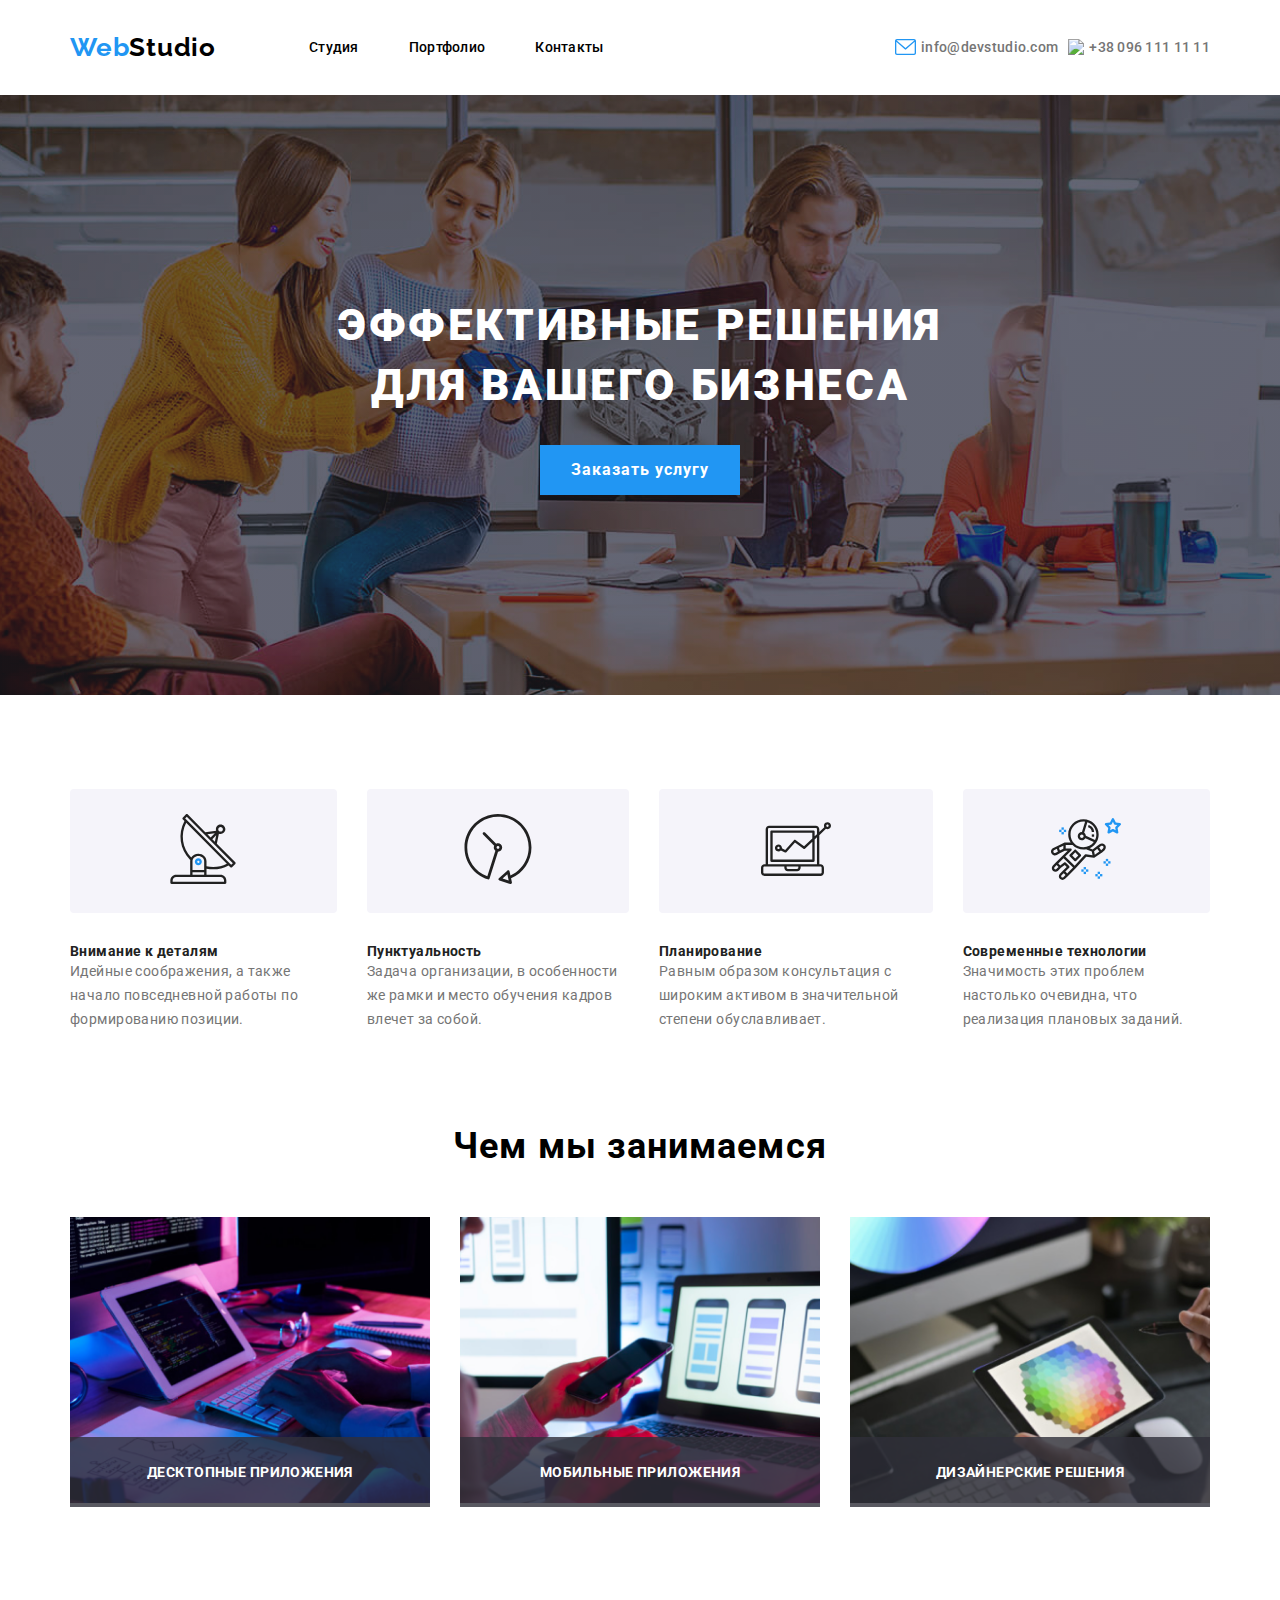
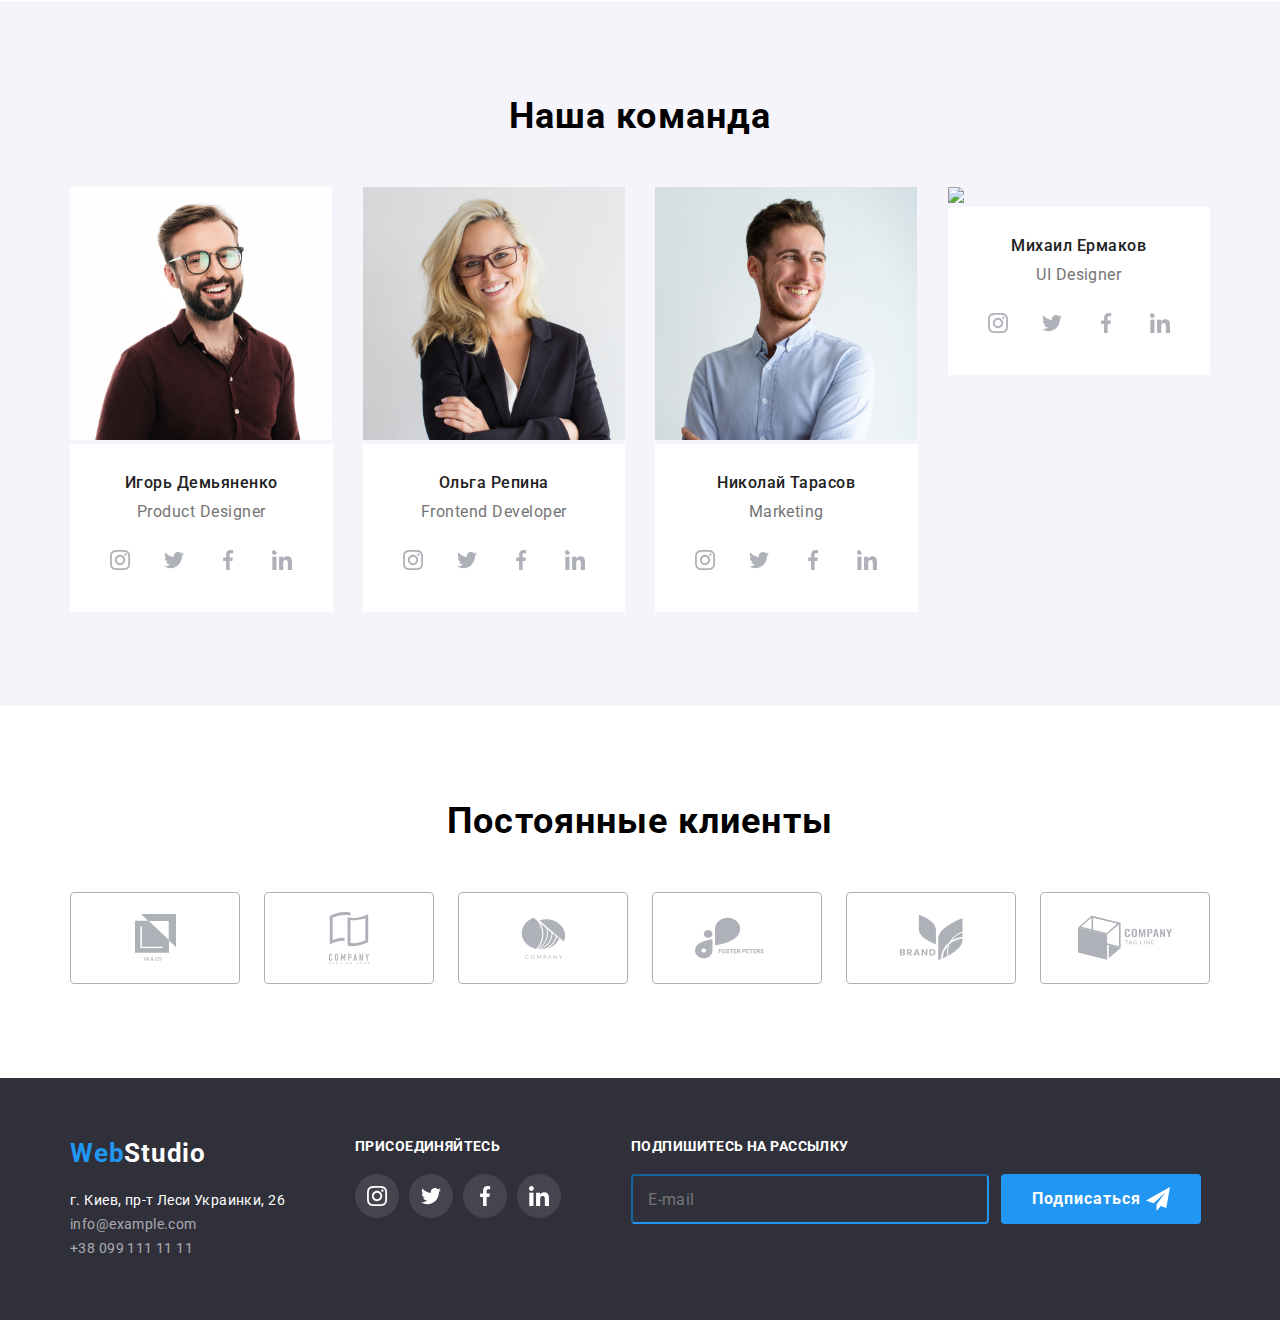
==== index.html @ 10a6e490 "finish dewolop home pege" ====
<!DOCTYPE html>
<html lang="en">
  <head>
    <meta charset="UTF-8" />
    <meta name="viewport" content="width=device-width, initial-scale=1.0" />
    <title>WebStudio</title>
    <link rel="preconnect" href="https://fonts.googleapis.com" />
    <link rel="preconnect" href="https://fonts.gstatic.com" crossorigin />
    <link
      href="https://fonts.googleapis.com/css2?family=Raleway:ital,wght@0,100..900;1,100..900&family=Roboto:ital,wght@0,100;0,300;0,400;0,500;0,700;0,900;1,100;1,300;1,400;1,500;1,700;1,900&display=swap"
      rel="stylesheet"
    />
    <link rel="stylesheet" href="css/style.css" />
  </head>
  <body>
    <header class="header">
      <div class="container">
        <div class="header-left">
          <a class="header-logo-link" href="https://google.com"
            ><span class="header-logo-span">Web</span>Studio</a
          >
          <nav class="header-menu">
            <ul class="header-menu-block">
              <li class="header-item">
                <a href="#" class="header-link">Студия</a>
              </li>
              <li class="header-item">
                <a href="#" class="header-link">Портфолио</a>
              </li>
              <li class="header-item">
                <a href="#" class="header-link">Контакты</a>
              </li>
            </ul>
          </nav>
        </div>
        <div class="header-right">
          <div class="header-info">
            <img src="img/mail.svg" />
            <a href="mailto:info@devstudio.com" class="header-info-link"
              >info@devstudio.com</a
            >
          </div>
          <div class="header-info">
            <img src="img/tall.svg" />
            <a href="tel:380961111111" class="header-info-link"
              >+38 096 111 11 11</a
            >
          </div>
        </div>
      </div>
    </header>
    <section class="buisnes">
      <h1 class="buisnes-title">Эффективные решения для вашего бизнеса</h1>
      <button class="btn btn-blue">Заказать услугу</button>
    </section>
    <div class="box">
      <div class="container">
        <div class="box-item">
          <div class="box-fon">
            <svg
              width="70"
              height="70"
              viewBox="0 0 70 70"
              fill="none"
              xmlns="http://www.w3.org/2000/svg"
            >
              <path
                d="M67.3163 48.3385L48.8468 29.7337L50.8966 19.6373C51.4256 19.8438 51.9879 19.9517 52.5556 19.9558H52.5696C55.1777 19.9866 57.3169 17.8974 57.3479 15.2893C57.3788 12.6812 55.2894 10.542 52.6813 10.5111C50.0732 10.4803 47.934 12.5695 47.9031 15.1776C47.8965 15.7357 47.9888 16.2905 48.176 16.8163L37.326 18.1405L19.6276 0.35C19.4105 0.128479 19.1141 0.00247917 18.804 0C18.4977 0.00160417 18.2044 0.123521 17.9873 0.3395L14.6786 3.6295C14.2232 4.08508 14.2232 4.82358 14.6786 5.27917L16.459 7.08517C9.56162 19.7681 11.8019 35.4741 21.9703 45.7228C22.0636 45.8121 22.1718 45.8843 22.29 45.9363C22.2165 46.3311 22.1781 46.7317 22.1756 47.1333V60.6667H8.17562C4.95562 60.6705 2.34608 63.28 2.34229 66.5V68.8333C2.34229 69.4776 2.86466 70 3.50895 70H57.1756C57.8199 70 58.3423 69.4776 58.3423 68.8333V66.5C58.3385 63.28 55.729 60.6705 52.509 60.6667H38.509V54.6688C40.7021 55.1288 42.9367 55.3633 45.1776 55.3688C50.5548 55.363 55.8464 54.0225 60.5776 51.4675L62.3673 53.2677C62.5844 53.4892 62.8808 53.6152 63.191 53.6177C63.4972 53.6161 63.7905 53.4941 64.0076 53.2782L67.3163 49.9882C67.7717 49.5326 67.7717 48.7941 67.3163 48.3385ZM50.9246 13.6348C51.8383 12.726 53.3157 12.7301 54.2244 13.6437C55.1332 14.5574 55.1291 16.0348 54.2155 16.9435C53.7781 17.3785 53.1864 17.6226 52.5695 17.6225H52.5625C51.2739 17.6158 50.2345 16.5658 50.2412 15.2771C50.2445 14.6602 50.4918 14.0699 50.9291 13.6348H50.9246ZM48.1783 21.301L46.8693 27.7445L44.298 25.158L48.1783 21.301ZM46.853 19.3282L42.653 23.5037L39.4038 20.237L46.853 19.3282ZM52.509 63C54.442 63 56.009 64.567 56.009 66.5V67.6667H4.67562V66.5C4.67562 64.567 6.2426 63 8.17562 63H52.509ZM36.1756 58.3333V60.6667H24.509V58.3333H36.1756ZM24.509 56V47.1333C24.509 44.303 27.1258 42 30.3423 42C33.5588 42 36.1756 44.303 36.1756 47.1333V56H24.509ZM38.509 52.29V47.1333C38.509 43.0162 34.8456 39.6667 30.3423 39.6667C27.4306 39.622 24.7079 41.1041 23.165 43.5738C14.2887 34.2249 12.2899 20.2875 18.1805 8.82073L58.872 49.7455C52.5886 52.9419 45.3857 53.8418 38.509 52.29ZM63.2038 50.7943L61.56 49.1412L18.7923 6.11567L17.1415 4.46133L18.7923 2.81633L36.15 20.272C36.1581 20.272 36.1628 20.2872 36.171 20.293L64.8593 49.1493L63.2038 50.7943Z"
                fill="#212121"
              />
              <path
                d="M30.3528 44.3333H30.3423C28.4093 44.3303 26.84 45.895 26.837 47.828C26.8341 49.761 28.3988 51.3303 30.3318 51.3333H30.3423C32.2753 51.3362 33.8446 49.7715 33.8475 47.8385C33.8505 45.9055 32.2858 44.3362 30.3528 44.3333ZM31.1695 48.6604C30.9498 48.8789 30.6522 49.0011 30.3423 48.9999C29.698 48.9966 29.1784 48.4716 29.1817 47.8273C29.1834 47.5188 29.307 47.2237 29.5256 47.0061C29.7428 46.7901 30.036 46.6682 30.3423 46.6666C30.9866 46.6699 31.5062 47.1949 31.5028 47.8392C31.5012 48.1477 31.3776 48.4428 31.159 48.6604H31.1695Z"
                fill="#2196F3"
              />
            </svg>
          </div>
          <h2 class="box-title">Внимание к деталям</h2>
          <p class="box-content">
            Идейные соображения, а также начало повседневной работы по
            формированию позиции.
          </p>
        </div>
        <div class="box-item">
          <div class="box-fon">
            <svg
              width="68"
              height="70"
              viewBox="0 0 68 70"
              fill="none"
              xmlns="http://www.w3.org/2000/svg"
            >
              <path
                d="M67.4614 33.4715C67.4576 14.9819 52.4656 -0.00373771 33.9754 6.99302e-07C15.4858 0.00373911 0.500169 14.9963 0.503907 33.4859C0.507111 48.0502 9.92522 60.9413 23.7995 65.3713C23.9319 65.413 24.0697 65.4343 24.2081 65.4338C24.4719 65.4333 24.7304 65.3628 24.9573 65.2287C25.2527 65.0541 25.4732 64.7764 25.5768 64.449L34.0315 37.6521C36.3429 37.6404 38.2068 35.7568 38.1945 33.4459C38.1827 31.1345 36.2997 29.2706 33.9883 29.2824C33.3666 29.285 32.753 29.4282 32.1944 29.7011L21.0251 18.5302C20.4707 17.9951 19.5879 18.0106 19.0528 18.5644C18.5305 19.1054 18.5305 19.962 19.0528 20.503L30.2162 31.6792C29.3596 33.4277 29.8493 35.5383 31.3895 36.7303L23.3338 62.2647C7.41354 56.4002 -0.738311 38.7405 5.12618 22.8203C10.9907 6.90002 28.6503 -1.25183 44.5706 4.61266C60.4909 10.4771 68.6427 28.1374 62.7782 44.0571C59.913 51.8351 54.0261 58.1252 46.4548 61.4989L45.5842 57.3989C45.4251 56.6454 44.6844 56.1636 43.9308 56.3233C43.6931 56.3741 43.4726 56.4857 43.291 56.6475L34.8978 64.1409C34.322 64.653 34.2708 65.5347 34.7835 66.1105C34.9501 66.2974 35.1637 66.4362 35.403 66.5126L46.1188 69.9327C46.8521 70.1682 47.6377 69.765 47.8732 69.0312C47.948 68.7994 47.9603 68.5527 47.9101 68.3145L47.0545 64.2915C59.4452 59.0678 67.4902 46.918 67.4614 33.4715ZM33.9829 32.0766C34.753 32.0766 35.3779 32.7014 35.3779 33.4715C35.3779 34.2422 34.753 34.8665 33.9829 34.8665C33.2123 34.8665 32.588 34.2422 32.588 33.4715C32.588 32.7014 33.2123 32.0766 33.9829 32.0766ZM38.5774 64.5916L43.3551 60.3298L44.6737 66.543L38.5774 64.5916Z"
                fill="#212121"
              />
            </svg>
          </div>
          <h2 class="box-title">Пунктуальность</h2>
          <p class="box-content">
            Задача организации, в особенности же рамки и место обучения кадров
            влечет за собой.
          </p>
        </div>
        <div class="box-item">
          <div class="box-fon">
            <svg
              width="70"
              height="54"
              viewBox="0 0 70 54"
              fill="none"
              xmlns="http://www.w3.org/2000/svg"
            >
              <path
                d="M3.49817 53.8865H59.4689C61.4007 53.8865 62.967 52.3201 62.967 50.3883V45.7241C62.967 43.7922 61.4007 42.2259 59.4689 42.2259H58.3028V13.1468L64.9262 6.87241C66.4635 7.63023 68.3242 7.17018 69.3302 5.78151C70.3369 4.3934 70.1957 2.48205 68.9966 1.25678C67.7975 0.031505 65.8901 -0.151261 64.4798 0.824059C63.0701 1.79995 62.569 3.64981 63.2933 5.2036L58.3028 9.93444V7.2442C58.3028 5.31235 56.7365 3.74603 54.8046 3.74603H8.16239C6.23054 3.74603 4.66422 5.31235 4.66422 7.2442V42.2259H3.49817C1.56632 42.2259 0 43.7922 0 45.7241V50.3883C0 52.3201 1.56632 53.8865 3.49817 53.8865ZM66.4652 2.57998C67.1091 2.57998 67.6312 3.10208 67.6312 3.74603C67.6312 4.38998 67.1091 4.91209 66.4652 4.91209C65.8212 4.91209 65.2991 4.38998 65.2991 3.74603C65.2991 3.10208 65.8212 2.57998 66.4652 2.57998ZM6.99634 7.2442C6.99634 6.60025 7.51844 6.07814 8.16239 6.07814H54.8046C55.4486 6.07814 55.9707 6.60025 55.9707 7.2442V12.1413L53.6386 14.3573V9.57631C53.6386 8.93236 53.1165 8.41026 52.4725 8.41026H10.4945C9.85055 8.41026 9.32845 8.93236 9.32845 9.57631V38.7277C9.32845 39.3717 9.85055 39.8938 10.4945 39.8938H52.4725C53.1165 39.8938 53.6386 39.3717 53.6386 38.7277V17.5651L55.9707 15.3554V42.2259H6.99634V7.2442ZM17.4908 22.4029C15.9131 22.3984 14.5279 23.4494 14.1083 24.9702C13.6886 26.491 14.3383 28.104 15.6951 28.909C17.0513 29.7141 18.7793 29.512 19.9129 28.4148L23.9662 30.4486C24.4371 30.6843 25.0081 30.5739 25.3583 30.1804L33.9745 20.487L42.4443 26.8337C42.8987 27.1742 43.5329 27.1378 43.9452 26.7477L51.3065 19.7748V37.5617H11.6606V10.7424H51.3065V16.5618L43.0564 24.3746L34.5154 17.9716C34.0303 17.6083 33.3476 17.6766 32.9445 18.1293L24.2099 27.9571L20.9446 26.3241C20.9685 26.1841 20.9833 26.0429 20.989 25.9011C20.989 23.9693 19.4227 22.4029 17.4908 22.4029ZM18.6569 25.9011C18.6569 26.5451 18.1348 27.0672 17.4908 27.0672C16.8469 27.0672 16.3248 26.5451 16.3248 25.9011C16.3248 25.2572 16.8469 24.735 17.4908 24.735C18.1348 24.735 18.6569 25.2572 18.6569 25.9011ZM25.6532 44.558H37.3138V45.7241C37.3138 46.368 36.7917 46.8901 36.1477 46.8901H26.8193C26.1753 46.8901 25.6532 46.368 25.6532 45.7241V44.558ZM2.33211 45.7241C2.33211 45.0801 2.85422 44.558 3.49817 44.558H23.3211V45.7241C23.3211 47.6559 24.8874 49.2222 26.8193 49.2222H36.1477C38.0796 49.2222 39.6459 47.6559 39.6459 45.7241V44.558H59.4689C60.1128 44.558 60.6349 45.0801 60.6349 45.7241V50.3883C60.6349 51.0322 60.1128 51.5543 59.4689 51.5543H3.49817C2.85422 51.5543 2.33211 51.0322 2.33211 50.3883V45.7241Z"
                fill="#212121"
              />
            </svg>
          </div>
          <h2 class="box-title">Планирование</h2>
          <p class="box-content">
            Равным образом консультация с широким активом в значительной степени
            обуславливает.
          </p>
        </div>
        <div class="box-item">
          <div class="box-fon">
            <svg
              width="70"
              height="70"
              viewBox="0 0 70 70"
              fill="none"
              xmlns="http://www.w3.org/2000/svg"
            >
              <path
                d="M69.9432 9.89643C69.8055 9.47519 69.4416 9.1673 69.0017 9.10304L64.8227 8.49518L62.9525 4.70815C62.5606 3.91011 61.2527 3.91011 60.8607 4.70815L58.9905 8.49518L54.8114 9.10318C54.3715 9.1673 54.0076 9.47424 53.8687 9.89657C53.7322 10.3189 53.8453 10.7832 54.1638 11.0925L57.1891 14.0407L56.4751 18.2035C56.4005 18.641 56.5801 19.0831 56.9383 19.3445C57.3012 19.6083 57.7748 19.6408 58.168 19.4331L61.9061 17.4672L65.6441 19.4331C65.8145 19.5229 66.0024 19.5672 66.1879 19.5672C66.4293 19.5672 66.6709 19.4926 66.874 19.3444C67.2333 19.0831 67.4129 18.6408 67.3372 18.2033L66.6232 14.0406L69.6484 11.0923C69.9653 10.782 70.0798 10.3188 69.9432 9.89643ZM64.5556 12.7992C64.2815 13.0663 64.1554 13.4536 64.2207 13.8317L64.6384 16.2689L62.4498 15.1185C62.2795 15.0287 62.0928 14.9844 61.9061 14.9844C61.7194 14.9844 61.5339 15.0287 61.3623 15.1185L59.1736 16.2689L59.5912 13.8317C59.6566 13.4536 59.5305 13.0675 59.2564 12.7992L57.4842 11.0725L59.932 10.7166C60.3123 10.6618 60.6402 10.4227 60.8105 10.0784L61.9048 7.86175L62.9991 10.0784C63.1695 10.4225 63.4974 10.6618 63.8777 10.7166L66.3254 11.0725L64.5556 12.7992Z"
                fill="#2196F3"
              />
              <path
                d="M57.1669 44.8923H54.8335V47.2257H57.1669V44.8923Z"
                fill="#2196F3"
              />
              <path
                d="M57.1669 49.5591H54.8335V51.8925H57.1669V49.5591Z"
                fill="#2196F3"
              />
              <path
                d="M59.5004 47.2257H57.167V49.5591H59.5004V47.2257Z"
                fill="#2196F3"
              />
              <path
                d="M54.8337 47.2257H52.5002V49.5591H54.8337V47.2257Z"
                fill="#2196F3"
              />
              <path
                d="M49.0001 57.7258H46.6667V60.0592H49.0001V57.7258Z"
                fill="#2196F3"
              />
              <path
                d="M49.0001 62.3926H46.6667V64.726H49.0001V62.3926Z"
                fill="#2196F3"
              />
              <path
                d="M51.3337 60.0593H49.0002V62.3927H51.3337V60.0593Z"
                fill="#2196F3"
              />
              <path
                d="M46.6669 60.0593H44.3335V62.3927H46.6669V60.0593Z"
                fill="#2196F3"
              />
              <path
                d="M34.9999 53.0592H32.6665V55.3926H34.9999V53.0592Z"
                fill="#2196F3"
              />
              <path
                d="M34.9999 57.7258H32.6665V60.0592H34.9999V57.7258Z"
                fill="#2196F3"
              />
              <path
                d="M37.3334 55.3925H35V57.7259H37.3334V55.3925Z"
                fill="#2196F3"
              />
              <path
                d="M32.6667 55.3925H30.3333V57.7259H32.6667V55.3925Z"
                fill="#2196F3"
              />
              <path
                d="M12.8329 13.3918H10.4995V15.7253H12.8329V13.3918Z"
                fill="#2196F3"
              />
              <path
                d="M12.8329 18.0586H10.4995V20.392H12.8329V18.0586Z"
                fill="#2196F3"
              />
              <path
                d="M15.1664 15.7252H12.833V18.0586H15.1664V15.7252Z"
                fill="#2196F3"
              />
              <path
                d="M10.4997 15.7252H8.16626V18.0586H10.4997V15.7252Z"
                fill="#2196F3"
              />
              <path
                d="M54.0635 30.9739C53.4347 30.1257 52.5119 29.5797 51.4642 29.4326C50.4118 29.2833 49.3734 29.5598 48.5334 30.2026L45.7952 32.3014L45.794 32.3027L41.6428 35.4025L38.6724 34.2195C43.9691 31.843 47.6711 26.5451 47.6711 20.3943C47.6711 12.0315 40.8401 5.22742 32.4436 5.22742C24.047 5.22742 17.2161 12.0315 17.2161 20.3943C17.2161 23.4254 18.1226 26.244 19.6662 28.6158L13.6204 28.5633C13.6168 28.5633 13.6134 28.5633 13.6099 28.5633C13.5911 28.5633 13.5761 28.5726 13.5586 28.5739C13.4431 28.5785 13.3298 28.6019 13.2191 28.6416C13.1911 28.6521 13.162 28.658 13.1352 28.6707C13.1212 28.6765 13.1071 28.6776 13.0932 28.6846L6.02075 32.1765C6.01952 32.1765 6.01843 32.1765 6.01843 32.1776L1.8766 34.1693C1.83107 34.1891 1.78445 34.2159 1.73892 34.2463C0.0880191 35.3452 -0.474314 37.5037 0.429958 39.2676C0.911763 40.2057 1.73195 40.8964 2.73999 41.2125C3.12856 41.3338 3.52518 41.3934 3.91949 41.3934C4.55305 41.3934 5.18074 41.2382 5.75578 40.9314L8.79154 39.3167L13.7441 36.7594L16.7122 36.7418L4.80844 48.5884C4.80735 48.5897 4.80612 48.5897 4.80489 48.5908L1.87647 51.5074C1.18466 52.1958 0.8043 53.1092 0.8043 54.0835C0.8043 55.0566 1.18466 55.9723 1.87647 56.6619C2.587 57.3689 3.52149 57.7236 4.45598 57.7236C5.3917 57.7236 6.32495 57.3689 7.03782 56.6619L9.91251 53.7989L13.7206 50.9556L15.6912 52.918L11.8375 56.7552C11.8364 56.7564 11.8352 56.7564 11.834 56.7575L8.90556 59.6742C8.21375 60.3626 7.8334 61.276 7.8334 62.2503C7.8334 63.2233 8.21375 64.1391 8.90556 64.8287C9.6161 65.5357 10.5518 65.8903 11.4863 65.8903C12.4208 65.8903 13.3565 65.5357 14.0681 64.8287L16.9977 61.912L21.6842 57.2453C21.6854 57.2441 21.6854 57.243 21.6865 57.2418L23.8951 55.0542L23.8869 55.046C23.9008 55.0321 23.9207 55.0273 23.9347 55.0123L35.2353 42.6349L42.8281 43.7153C42.8829 43.7235 42.9377 43.7269 42.9925 43.7269C43.1338 43.7269 43.2702 43.6931 43.402 43.643C43.4406 43.629 43.4743 43.6103 43.5106 43.5917C43.5526 43.5706 43.5968 43.559 43.6366 43.5322L50.6659 38.8655C50.6916 38.848 50.7055 38.82 50.73 38.8014C50.758 38.7793 50.793 38.77 50.8186 38.7454L53.5999 36.1401C55.0471 34.7841 55.2466 32.5628 54.0635 30.9739ZM4.66024 38.8722C4.28111 39.0753 3.85058 39.116 3.43878 38.9854C3.03039 38.8583 2.69912 38.5794 2.50538 38.2026C2.15305 37.5165 2.35718 36.6811 2.97433 36.2297L5.84793 34.8472L6.53974 36.869L6.83027 37.7183L4.66024 38.8722ZM12.3102 34.8741L8.92333 36.6241L8.36456 34.9907L7.96328 33.817L12.3967 31.6282L12.3102 34.8741ZM45.3402 20.3919C45.3402 22.4009 44.8607 24.2957 44.03 25.9908L34.8832 21.8363C34.7875 20.5821 34.1366 19.4843 33.1589 18.8005L36.3614 8.16856C41.5626 9.82302 45.3402 14.6752 45.3402 20.3919ZM19.5519 20.3919C19.5519 13.316 25.3363 7.55837 32.446 7.55837C32.9991 7.55837 33.5403 7.60499 34.0759 7.67267L30.9433 18.0714C30.9014 18.0702 30.8617 18.0585 30.8185 18.0585C28.5597 18.0585 26.7222 19.8902 26.7222 22.142C26.7222 24.3936 28.5597 26.2254 30.8185 26.2254C32.3375 26.2254 33.65 25.3866 34.3582 24.1592L42.8073 27.9976C40.4564 31.1616 36.6938 33.2255 32.4459 33.2255C25.3363 33.2255 19.5519 27.4679 19.5519 20.3919ZM32.5814 22.142C32.5814 23.1068 31.7903 23.892 30.8185 23.892C29.8467 23.892 29.0556 23.1068 29.0556 22.142C29.0556 21.1771 29.8467 20.3919 30.8185 20.3919C31.7903 20.3919 32.5814 21.1771 32.5814 22.142ZM5.39183 55.0075C4.87503 55.5196 4.03843 55.5185 3.52286 55.0087C3.2743 54.7602 3.13785 54.4324 3.13785 54.0835C3.13785 53.7358 3.2743 53.408 3.52286 53.1619L5.6274 51.0653L7.48941 52.9192L5.39183 55.0075ZM12.4222 63.1744C11.9054 63.6865 11.0677 63.6878 10.552 63.1756C10.3034 62.927 10.1669 62.5993 10.1669 62.2504C10.1669 61.9027 10.3034 61.5749 10.552 61.3288L12.6579 59.2311L13.5388 60.1073L14.5211 61.085L12.4222 63.1744ZM20.0383 55.5862C20.0371 55.5873 20.036 55.5873 20.0348 55.5886L16.1742 59.4386L15.2933 58.5624L14.311 57.5847L18.168 53.7451C18.168 53.7451 18.168 53.7451 18.168 53.744C18.1692 53.7428 18.1703 53.7428 18.1715 53.7417C18.259 53.6542 18.3139 53.5492 18.3676 53.4454C18.3828 53.4151 18.4119 53.3894 18.4248 53.3579C18.461 53.2681 18.4667 53.1713 18.4808 53.0767C18.4878 53.023 18.5112 52.9729 18.5112 52.918C18.5112 52.8398 18.4831 52.764 18.4669 52.6869C18.4529 52.6169 18.4529 52.5457 18.426 52.4781C18.3817 52.3685 18.3058 52.2717 18.2265 52.1771C18.2044 52.1514 18.1962 52.1187 18.1717 52.0942C18.1717 52.0942 18.1717 52.0942 18.1705 52.0942C18.1692 52.0931 18.1692 52.0907 18.1681 52.0896L14.6529 48.5895C14.6156 48.5522 14.5677 48.537 14.5257 48.5056C14.464 48.4577 14.4045 48.4134 14.3356 48.3795C14.2691 48.3469 14.2014 48.327 14.1314 48.3083C14.0568 48.2872 13.9845 48.271 13.9063 48.2651C13.835 48.2604 13.7686 48.2674 13.6975 48.2756C13.6193 48.2849 13.5459 48.2954 13.47 48.3199C13.3964 48.3433 13.3312 48.3794 13.2635 48.4179C13.2203 48.4424 13.1714 48.4506 13.1305 48.481L9.25133 51.3767L7.28077 49.4144L12.5285 44.1946L22.0674 53.576L20.0383 55.5862ZM34.9544 40.2373C34.9207 40.2326 34.8891 40.2455 34.8553 40.2431C34.7701 40.2385 34.6885 40.2444 34.6034 40.2583C34.5369 40.2699 34.4739 40.2828 34.4108 40.3049C34.3362 40.3306 34.2685 40.3656 34.1996 40.4076C34.1343 40.4473 34.0748 40.4892 34.0176 40.5417C33.9896 40.5662 33.9558 40.578 33.9301 40.6059L23.6527 51.8621L14.185 42.5507L20.3825 36.386C20.8387 35.931 20.841 35.1924 20.386 34.7351C20.1562 34.5052 19.854 34.392 19.5519 34.3933V34.3922L14.6984 34.4213L14.7591 30.905L21.5492 30.9633C24.3166 33.7937 28.176 35.5589 32.446 35.5589C33.4027 35.5589 34.3361 35.4598 35.2448 35.2906C35.3323 35.3606 35.4186 35.4318 35.5284 35.4761L40.7995 37.5761L41.1331 39.2351L41.5228 41.1717L34.9544 40.2373ZM43.7944 40.6269L43.1096 37.219L46.2736 34.8565L47.102 35.9554L48.3445 37.6051L43.7944 40.6269ZM52.0055 34.4341L50.1726 36.1515L48.1356 33.4471L49.9544 32.053C50.2938 31.7917 50.7221 31.6855 51.1421 31.7403C51.5644 31.7998 51.9378 32.0203 52.1921 32.3621C52.6658 33.0003 52.5853 33.8905 52.0055 34.4341Z"
                fill="#212121"
              />
              <path
                d="M29.7547 40.5651L25.0669 35.8984C24.6131 35.4447 23.8757 35.4447 23.4207 35.8984L18.7341 40.5651C18.5148 40.7857 18.3911 41.0819 18.3911 41.3923C18.3911 41.7026 18.5136 42.0002 18.7341 42.2195L23.4207 46.8861C23.6482 47.1124 23.9469 47.2256 24.2444 47.2256C24.5419 47.2256 24.8405 47.1124 25.0669 46.8861L29.7547 42.2195C29.974 42.0002 30.0988 41.7026 30.0988 41.3923C30.0988 41.0819 29.9751 40.7844 29.7547 40.5651ZM24.2444 44.4129L21.211 41.3923L24.2444 38.3717L27.2789 41.3923L24.2444 44.4129Z"
                fill="#212121"
              />
              <path
                d="M37.5467 11.0923L36.9832 13.358C37.1383 13.3966 40.7843 14.3462 40.7843 18.0586H43.1177C43.1175 13.6461 39.4741 11.5718 37.5467 11.0923Z"
                fill="#212121"
              />
              <path
                d="M43.1178 20.392H40.7844V22.7254H43.1178V20.392Z"
                fill="#212121"
              />
            </svg>
          </div>
          <h2 class="box-title">Современные технологии</h2>
          <p class="box-content">
            Значимость этих проблем настолько очевидна, что реализация плановых
            заданий.
          </p>
        </div>
      </div>
    </div>
    <section class="study">
      <div class="container">
        <h2 class="study-title">Чем мы занимаемся</h2>
        <div class="study-block">
          <div class="study-item">
            <img src="img/study-1.png" alt="" />
            <div class="study-tekst">
              <p>Десктопные приложения</p>
            </div>
          </div>
          <div class="study-item">
            <img src="img/study-2.png" alt="" />
            <div class="study-tekst">
              <p>Мобильные приложения</p>
            </div>
          </div>
          <div class="study-item">
            <img src="img/study-3.png" alt="" />
            <div class="study-tekst">
              <p>Дизайнерские решения</p>
            </div>
          </div>
        </div>
      </div>
    </section>
    <section class="command">
      <div class="container">
        <h3 class="command-subtitle">Наша команда</h3>
        <div class="command-block">
          <div class="command-item">
            <div class="command-top"><img src="img/command-1.png" /></div>
            <div class="command-bottom">
              <h3 class="command-title">Игорь Демьяненко</h3>
              <h4 class="command-text">Product Designer</h4>
              <div class="command-social">
                <a class="command-link" href="#"
                  ><svg
                    width="20"
                    height="20"
                    viewBox="0 0 20 20"
                    fill="#AFB1B8"
                    xmlns="http://www.w3.org/2000/svg"
                  >
                    <g clip-path="url(#clip0_1_7558)">
                      <path
                        d="M19.9804 5.88005C19.9336 4.81738 19.7617 4.0868 19.5156 3.45374C19.2616 2.78176 18.8709 2.18014 18.359 1.68002C17.8589 1.1721 17.2533 0.777435 16.5891 0.527447C15.9524 0.281274 15.2256 0.109427 14.163 0.0625732C13.0924 0.0117516 12.7525 0 10.0371 0C7.32173 0 6.98185 0.0117516 5.91521 0.0586052C4.85253 0.105459 4.12195 0.277459 3.48904 0.523479C2.81692 0.777435 2.2153 1.16814 1.71517 1.68002C1.20726 2.18014 0.812743 2.78573 0.562603 3.44992C0.31643 4.0868 0.144583 4.81341 0.0977294 5.87609C0.0469078 6.9467 0.0351562 7.28658 0.0351562 10.002C0.0351562 12.7173 0.0469078 13.0572 0.0937614 14.1239C0.140615 15.1865 0.312615 15.9171 0.558787 16.5502C0.812743 17.2221 1.20726 17.8238 1.71517 18.3239C2.2153 18.8318 2.82088 19.2265 3.48508 19.4765C4.12195 19.7226 4.84856 19.8945 5.91139 19.9413C6.97788 19.9883 7.31791 19.9999 10.0333 19.9999C12.7487 19.9999 13.0885 19.9883 14.1552 19.9413C15.2179 19.8945 15.9484 19.7226 16.5813 19.4765C17.9254 18.9568 18.9881 17.8941 19.5078 16.5502C19.7538 15.9133 19.9258 15.1865 19.9727 14.1239C20.0195 13.0572 20.0313 12.7173 20.0313 10.002C20.0313 7.28658 20.0273 6.9467 19.9804 5.88005ZM18.1794 14.0457C18.1364 15.0225 17.9723 15.5499 17.8356 15.9015C17.4995 16.7728 16.808 17.4643 15.9367 17.8004C15.5851 17.9372 15.0538 18.1012 14.0809 18.1441C13.026 18.1911 12.7096 18.2027 10.0411 18.2027C7.37255 18.2027 7.05221 18.1911 6.00113 18.1441C5.02438 18.1012 4.49693 17.9372 4.1453 17.8004C3.71171 17.6402 3.31704 17.3862 2.9967 17.0541C2.6646 16.7298 2.41065 16.3391 2.2504 15.9055C2.11365 15.5539 1.94959 15.0225 1.90671 14.0497C1.8597 12.9948 1.8481 12.6783 1.8481 10.0097C1.8481 7.34122 1.8597 7.02087 1.90671 5.96995C1.94959 4.99319 2.11365 4.46575 2.2504 4.11412C2.41065 3.68038 2.6646 3.28586 3.00067 2.96536C3.32483 2.63327 3.71553 2.37931 4.14927 2.21921C4.5009 2.08247 5.03231 1.9184 6.0051 1.87537C7.05999 1.82851 7.37652 1.81676 10.0449 1.81676C12.7174 1.81676 13.0337 1.82851 14.0848 1.87537C15.0616 1.9184 15.589 2.08247 15.9407 2.21921C16.3742 2.37931 16.7689 2.63327 17.0893 2.96536C17.4213 3.28967 17.6753 3.68038 17.8356 4.11412C17.9723 4.46575 18.1364 4.99701 18.1794 5.96995C18.2263 7.02484 18.238 7.34122 18.238 10.0097C18.238 12.6783 18.2263 12.9908 18.1794 14.0457Z"
                      />
                      <path
                        d="M10.0371 4.8642C7.20074 4.8642 4.89941 7.16537 4.89941 10.0019C4.89941 12.8385 7.20074 15.1396 10.0371 15.1396C12.8737 15.1396 15.1749 12.8385 15.1749 10.0019C15.1749 7.16537 12.8737 4.8642 10.0371 4.8642ZM10.0371 13.3346C8.19702 13.3346 6.70442 11.8422 6.70442 10.0019C6.70442 8.16165 8.19702 6.66921 10.0371 6.66921C11.8774 6.66921 13.3698 8.16165 13.3698 10.0019C13.3698 11.8422 11.8774 13.3346 10.0371 13.3346Z"
                      />
                      <path
                        d="M16.5775 4.6611C16.5775 5.32346 16.0404 5.86052 15.3779 5.86052C14.7155 5.86052 14.1785 5.32346 14.1785 4.6611C14.1785 3.99858 14.7155 3.46167 15.3779 3.46167C16.0404 3.46167 16.5775 3.99858 16.5775 4.6611Z"
                      />
                    </g>
                    <defs>
                      <clipPath id="clip0_1_7558">
                        <rect width="20" height="20" fill="white" />
                      </clipPath>
                    </defs>
                  </svg>
                </a>
                <a class="command-link" href="#">
                  <svg
                    width="20"
                    height="20"
                    viewBox="0 0 20 20"
                    fill="#AFB1B8"
                    xmlns="http://www.w3.org/2000/svg"
                  >
                    <g clip-path="url(#clip0_1_7524)">
                      <path
                        d="M20 3.79875C19.2563 4.125 18.4637 4.34125 17.6375 4.44625C18.4875 3.93875 19.1363 3.14125 19.4412 2.18C18.6488 2.6525 17.7738 2.98625 16.8412 3.1725C16.0887 2.37125 15.0162 1.875 13.8462 1.875C11.5763 1.875 9.74875 3.7175 9.74875 5.97625C9.74875 6.30125 9.77625 6.61375 9.84375 6.91125C6.435 6.745 3.41875 5.11125 1.3925 2.6225C1.03875 3.23625 0.83125 3.93875 0.83125 4.695C0.83125 6.115 1.5625 7.37375 2.6525 8.1025C1.99375 8.09 1.3475 7.89875 0.8 7.5975C0.8 7.61 0.8 7.62625 0.8 7.6425C0.8 9.635 2.22125 11.29 4.085 11.6712C3.75125 11.7625 3.3875 11.8062 3.01 11.8062C2.7475 11.8062 2.4825 11.7913 2.23375 11.7362C2.765 13.36 4.2725 14.5538 6.065 14.5925C4.67 15.6838 2.89875 16.3412 0.98125 16.3412C0.645 16.3412 0.3225 16.3263 0 16.285C1.81625 17.4563 3.96875 18.125 6.29 18.125C13.835 18.125 17.96 11.875 17.96 6.4575C17.96 6.27625 17.9538 6.10125 17.945 5.9275C18.7588 5.35 19.4425 4.62875 20 3.79875Z"
                      />
                    </g>
                    <defs>
                      <clipPath id="clip0_1_7524">
                        <rect width="20" height="20" fill="white" />
                      </clipPath>
                    </defs>
                  </svg>
                </a>
                <a class="command-link" href="#">
                  <svg
                    width="20"
                    height="20"
                    viewBox="0 0 20 20"
                    fill="#AFB1B8"
                    xmlns="http://www.w3.org/2000/svg"
                  >
                    <g clip-path="url(#clip0_1_7520)">
                      <path
                        d="M13.3309 3.32083H15.1567V0.140833C14.8417 0.0975 13.7584 0 12.4967 0C9.86422 0 8.06088 1.65583 8.06088 4.69917V7.5H5.15588V11.055H8.06088V20H11.6226V11.0558H14.4101L14.8526 7.50083H11.6217V5.05167C11.6226 4.02417 11.8992 3.32083 13.3309 3.32083Z"
                      />
                    </g>
                    <defs>
                      <clipPath id="clip0_1_7520">
                        <rect width="20" height="20" fill="white" />
                      </clipPath>
                    </defs>
                  </svg>
                </a>
                <a class="command-link" href="#">
                  <svg
                    width="20"
                    height="20"
                    viewBox="0 0 20 20"
                    fill="#AFB1B8"
                    xmlns="http://www.w3.org/2000/svg"
                  >
                    <g clip-path="url(#clip0_1_7514)">
                      <path
                        d="M19.9951 20V19.9992H20.0001V12.6642C20.0001 9.07587 19.2276 6.31171 15.0326 6.31171C13.0159 6.31171 11.6626 7.41837 11.1101 8.46754H11.0517V6.64671H7.07422V19.9992H11.2159V13.3875C11.2159 11.6467 11.5459 9.96337 13.7017 9.96337C15.8259 9.96337 15.8576 11.95 15.8576 13.4992V20H19.9951Z"
                      />
                      <path
                        d="M0.329956 6.64746H4.47662V20H0.329956V6.64746Z"
                      />
                      <path
                        d="M2.40167 0C1.07583 0 0 1.07583 0 2.40167C0 3.7275 1.07583 4.82583 2.40167 4.82583C3.7275 4.82583 4.80333 3.7275 4.80333 2.40167C4.8025 1.07583 3.726fi67 0 2.40167 0V0Z"
                      />
                    </g>
                    <defs>
                      <clipPath id="clip0_1_7514">
                        <rect width="20" height="20" fill="white" />
                      </clipPath>
                    </defs>
                  </svg>
                </a>
              </div>
            </div>
          </div>
          <div class="command-item">
            <div class="command-top"><img src="img/command-2.jpg" /></div>
            <div class="command-bottom">
              <h3 class="command-title">Ольга Репина</h3>
              <h4 class="command-text">Frontend Developer</h4>
              <div class="command-social">
                <a class="command-link" href="#"
                  ><svg
                    width="20"
                    height="20"
                    viewBox="0 0 20 20"
                    fill="#AFB1B8"
                    xmlns="http://www.w3.org/2000/svg"
                  >
                    <g clip-path="url(#clip0_1_7558)">
                      <path
                        d="M19.9804 5.88005C19.9336 4.81738 19.7617 4.0868 19.5156 3.45374C19.2616 2.78176 18.8709 2.18014 18.359 1.68002C17.8589 1.1721 17.2533 0.777435 16.5891 0.527447C15.9524 0.281274 15.2256 0.109427 14.163 0.0625732C13.0924 0.0117516 12.7525 0 10.0371 0C7.32173 0 6.98185 0.0117516 5.91521 0.0586052C4.85253 0.105459 4.12195 0.277459 3.48904 0.523479C2.81692 0.777435 2.2153 1.16814 1.71517 1.68002C1.20726 2.18014 0.812743 2.78573 0.562603 3.44992C0.31643 4.0868 0.144583 4.81341 0.0977294 5.87609C0.0469078 6.9467 0.0351562 7.28658 0.0351562 10.002C0.0351562 12.7173 0.0469078 13.0572 0.0937614 14.1239C0.140615 15.1865 0.312615 15.9171 0.558787 16.5502C0.812743 17.2221 1.20726 17.8238 1.71517 18.3239C2.2153 18.8318 2.82088 19.2265 3.48508 19.4765C4.12195 19.7226 4.84856 19.8945 5.91139 19.9413C6.97788 19.9883 7.31791 19.9999 10.0333 19.9999C12.7487 19.9999 13.0885 19.9883 14.1552 19.9413C15.2179 19.8945 15.9484 19.7226 16.5813 19.4765C17.9254 18.9568 18.9881 17.8941 19.5078 16.5502C19.7538 15.9133 19.9258 15.1865 19.9727 14.1239C20.0195 13.0572 20.0313 12.7173 20.0313 10.002C20.0313 7.28658 20.0273 6.9467 19.9804 5.88005ZM18.1794 14.0457C18.1364 15.0225 17.9723 15.5499 17.8356 15.9015C17.4995 16.7728 16.808 17.4643 15.9367 17.8004C15.5851 17.9372 15.0538 18.1012 14.0809 18.1441C13.026 18.1911 12.7096 18.2027 10.0411 18.2027C7.37255 18.2027 7.05221 18.1911 6.00113 18.1441C5.02438 18.1012 4.49693 17.9372 4.1453 17.8004C3.71171 17.6402 3.31704 17.3862 2.9967 17.0541C2.6646 16.7298 2.41065 16.3391 2.2504 15.9055C2.11365 15.5539 1.94959 15.0225 1.90671 14.0497C1.8597 12.9948 1.8481 12.6783 1.8481 10.0097C1.8481 7.34122 1.8597 7.02087 1.90671 5.96995C1.94959 4.99319 2.11365 4.46575 2.2504 4.11412C2.41065 3.68038 2.6646 3.28586 3.00067 2.96536C3.32483 2.63327 3.71553 2.37931 4.14927 2.21921C4.5009 2.08247 5.03231 1.9184 6.0051 1.87537C7.05999 1.82851 7.37652 1.81676 10.0449 1.81676C12.7174 1.81676 13.0337 1.82851 14.0848 1.87537C15.0616 1.9184 15.589 2.08247 15.9407 2.21921C16.3742 2.37931 16.7689 2.63327 17.0893 2.96536C17.4213 3.28967 17.6753 3.68038 17.8356 4.11412C17.9723 4.46575 18.1364 4.99701 18.1794 5.96995C18.2263 7.02484 18.238 7.34122 18.238 10.0097C18.238 12.6783 18.2263 12.9908 18.1794 14.0457Z"
                      />
                      <path
                        d="M10.0371 4.8642C7.20074 4.8642 4.89941 7.16537 4.89941 10.0019C4.89941 12.8385 7.20074 15.1396 10.0371 15.1396C12.8737 15.1396 15.1749 12.8385 15.1749 10.0019C15.1749 7.16537 12.8737 4.8642 10.0371 4.8642ZM10.0371 13.3346C8.19702 13.3346 6.70442 11.8422 6.70442 10.0019C6.70442 8.16165 8.19702 6.66921 10.0371 6.66921C11.8774 6.66921 13.3698 8.16165 13.3698 10.0019C13.3698 11.8422 11.8774 13.3346 10.0371 13.3346Z"
                      />
                      <path
                        d="M16.5775 4.6611C16.5775 5.32346 16.0404 5.86052 15.3779 5.86052C14.7155 5.86052 14.1785 5.32346 14.1785 4.6611C14.1785 3.99858 14.7155 3.46167 15.3779 3.46167C16.0404 3.46167 16.5775 3.99858 16.5775 4.6611Z"
                      />
                    </g>
                    <defs>
                      <clipPath id="clip0_1_7558">
                        <rect width="20" height="20" fill="white" />
                      </clipPath>
                    </defs>
                  </svg>
                </a>
                <a class="command-link" href="#">
                  <svg
                    width="20"
                    height="20"
                    viewBox="0 0 20 20"
                    fill="#AFB1B8"
                    xmlns="http://www.w3.org/2000/svg"
                  >
                    <g clip-path="url(#clip0_1_7524)">
                      <path
                        d="M20 3.79875C19.2563 4.125 18.4637 4.34125 17.6375 4.44625C18.4875 3.93875 19.1363 3.14125 19.4412 2.18C18.6488 2.6525 17.7738 2.98625 16.8412 3.1725C16.0887 2.37125 15.0162 1.875 13.8462 1.875C11.5763 1.875 9.74875 3.7175 9.74875 5.97625C9.74875 6.30125 9.77625 6.61375 9.84375 6.91125C6.435 6.745 3.41875 5.11125 1.3925 2.6225C1.03875 3.23625 0.83125 3.93875 0.83125 4.695C0.83125 6.115 1.5625 7.37375 2.6525 8.1025C1.99375 8.09 1.3475 7.89875 0.8 7.5975C0.8 7.61 0.8 7.62625 0.8 7.6425C0.8 9.635 2.22125 11.29 4.085 11.6712C3.75125 11.7625 3.3875 11.8062 3.01 11.8062C2.7475 11.8062 2.4825 11.7913 2.23375 11.7362C2.765 13.36 4.2725 14.5538 6.065 14.5925C4.67 15.6838 2.89875 16.3412 0.98125 16.3412C0.645 16.3412 0.3225 16.3263 0 16.285C1.81625 17.4563 3.96875 18.125 6.29 18.125C13.835 18.125 17.96 11.875 17.96 6.4575C17.96 6.27625 17.9538 6.10125 17.945 5.9275C18.7588 5.35 19.4425 4.62875 20 3.79875Z"
                      />
                    </g>
                    <defs>
                      <clipPath id="clip0_1_7524">
                        <rect width="20" height="20" fill="white" />
                      </clipPath>
                    </defs>
                  </svg>
                </a>
                <a class="command-link" href="#">
                  <svg
                    width="20"
                    height="20"
                    viewBox="0 0 20 20"
                    fill="#AFB1B8"
                    xmlns="http://www.w3.org/2000/svg"
                  >
                    <g clip-path="url(#clip0_1_7520)">
                      <path
                        d="M13.3309 3.32083H15.1567V0.140833C14.8417 0.0975 13.7584 0 12.4967 0C9.86422 0 8.06088 1.65583 8.06088 4.69917V7.5H5.15588V11.055H8.06088V20H11.6226V11.0558H14.4101L14.8526 7.50083H11.6217V5.05167C11.6226 4.02417 11.8992 3.32083 13.3309 3.32083Z"
                      />
                    </g>
                    <defs>
                      <clipPath id="clip0_1_7520">
                        <rect width="20" height="20" fill="white" />
                      </clipPath>
                    </defs>
                  </svg>
                </a>
                <a class="command-link" href="#">
                  <svg
                    width="20"
                    height="20"
                    viewBox="0 0 20 20"
                    fill="#AFB1B8"
                    xmlns="http://www.w3.org/2000/svg"
                  >
                    <g clip-path="url(#clip0_1_7514)">
                      <path
                        d="M19.9951 20V19.9992H20.0001V12.6642C20.0001 9.07587 19.2276 6.31171 15.0326 6.31171C13.0159 6.31171 11.6626 7.41837 11.1101 8.46754H11.0517V6.64671H7.07422V19.9992H11.2159V13.3875C11.2159 11.6467 11.5459 9.96337 13.7017 9.96337C15.8259 9.96337 15.8576 11.95 15.8576 13.4992V20H19.9951Z"
                      />
                      <path
                        d="M0.329956 6.64746H4.47662V20H0.329956V6.64746Z"
                      />
                      <path
                        d="M2.40167 0C1.07583 0 0 1.07583 0 2.40167C0 3.7275 1.07583 4.82583 2.40167 4.82583C3.7275 4.82583 4.80333 3.7275 4.80333 2.40167C4.8025 1.07583 3.726fi67 0 2.40167 0V0Z"
                      />
                    </g>
                    <defs>
                      <clipPath id="clip0_1_7514">
                        <rect width="20" height="20" fill="white" />
                      </clipPath>
                    </defs>
                  </svg>
                </a>
              </div>
            </div>
          </div>
          <div class="command-item">
            <div class="command-top"><img src="img/command-3.jpg" /></div>
            <div class="command-bottom">
              <h3 class="command-title">Николай Тарасов</h3>
              <h4 class="command-text">Marketing</h4>
              <div class="command-social">
                <a class="command-link" href="#"
                  ><svg
                    width="20"
                    height="20"
                    viewBox="0 0 20 20"
                    fill="#AFB1B8"
                    xmlns="http://www.w3.org/2000/svg"
                  >
                    <g clip-path="url(#clip0_1_7558)">
                      <path
                        d="M19.9804 5.88005C19.9336 4.81738 19.7617 4.0868 19.5156 3.45374C19.2616 2.78176 18.8709 2.18014 18.359 1.68002C17.8589 1.1721 17.2533 0.777435 16.5891 0.527447C15.9524 0.281274 15.2256 0.109427 14.163 0.0625732C13.0924 0.0117516 12.7525 0 10.0371 0C7.32173 0 6.98185 0.0117516 5.91521 0.0586052C4.85253 0.105459 4.12195 0.277459 3.48904 0.523479C2.81692 0.777435 2.2153 1.16814 1.71517 1.68002C1.20726 2.18014 0.812743 2.78573 0.562603 3.44992C0.31643 4.0868 0.144583 4.81341 0.0977294 5.87609C0.0469078 6.9467 0.0351562 7.28658 0.0351562 10.002C0.0351562 12.7173 0.0469078 13.0572 0.0937614 14.1239C0.140615 15.1865 0.312615 15.9171 0.558787 16.5502C0.812743 17.2221 1.20726 17.8238 1.71517 18.3239C2.2153 18.8318 2.82088 19.2265 3.48508 19.4765C4.12195 19.7226 4.84856 19.8945 5.91139 19.9413C6.97788 19.9883 7.31791 19.9999 10.0333 19.9999C12.7487 19.9999 13.0885 19.9883 14.1552 19.9413C15.2179 19.8945 15.9484 19.7226 16.5813 19.4765C17.9254 18.9568 18.9881 17.8941 19.5078 16.5502C19.7538 15.9133 19.9258 15.1865 19.9727 14.1239C20.0195 13.0572 20.0313 12.7173 20.0313 10.002C20.0313 7.28658 20.0273 6.9467 19.9804 5.88005ZM18.1794 14.0457C18.1364 15.0225 17.9723 15.5499 17.8356 15.9015C17.4995 16.7728 16.808 17.4643 15.9367 17.8004C15.5851 17.9372 15.0538 18.1012 14.0809 18.1441C13.026 18.1911 12.7096 18.2027 10.0411 18.2027C7.37255 18.2027 7.05221 18.1911 6.00113 18.1441C5.02438 18.1012 4.49693 17.9372 4.1453 17.8004C3.71171 17.6402 3.31704 17.3862 2.9967 17.0541C2.6646 16.7298 2.41065 16.3391 2.2504 15.9055C2.11365 15.5539 1.94959 15.0225 1.90671 14.0497C1.8597 12.9948 1.8481 12.6783 1.8481 10.0097C1.8481 7.34122 1.8597 7.02087 1.90671 5.96995C1.94959 4.99319 2.11365 4.46575 2.2504 4.11412C2.41065 3.68038 2.6646 3.28586 3.00067 2.96536C3.32483 2.63327 3.71553 2.37931 4.14927 2.21921C4.5009 2.08247 5.03231 1.9184 6.0051 1.87537C7.05999 1.82851 7.37652 1.81676 10.0449 1.81676C12.7174 1.81676 13.0337 1.82851 14.0848 1.87537C15.0616 1.9184 15.589 2.08247 15.9407 2.21921C16.3742 2.37931 16.7689 2.63327 17.0893 2.96536C17.4213 3.28967 17.6753 3.68038 17.8356 4.11412C17.9723 4.46575 18.1364 4.99701 18.1794 5.96995C18.2263 7.02484 18.238 7.34122 18.238 10.0097C18.238 12.6783 18.2263 12.9908 18.1794 14.0457Z"
                      />
                      <path
                        d="M10.0371 4.8642C7.20074 4.8642 4.89941 7.16537 4.89941 10.0019C4.89941 12.8385 7.20074 15.1396 10.0371 15.1396C12.8737 15.1396 15.1749 12.8385 15.1749 10.0019C15.1749 7.16537 12.8737 4.8642 10.0371 4.8642ZM10.0371 13.3346C8.19702 13.3346 6.70442 11.8422 6.70442 10.0019C6.70442 8.16165 8.19702 6.66921 10.0371 6.66921C11.8774 6.66921 13.3698 8.16165 13.3698 10.0019C13.3698 11.8422 11.8774 13.3346 10.0371 13.3346Z"
                      />
                      <path
                        d="M16.5775 4.6611C16.5775 5.32346 16.0404 5.86052 15.3779 5.86052C14.7155 5.86052 14.1785 5.32346 14.1785 4.6611C14.1785 3.99858 14.7155 3.46167 15.3779 3.46167C16.0404 3.46167 16.5775 3.99858 16.5775 4.6611Z"
                      />
                    </g>
                    <defs>
                      <clipPath id="clip0_1_7558">
                        <rect width="20" height="20" fill="white" />
                      </clipPath>
                    </defs>
                  </svg>
                </a>
                <a class="command-link" href="#">
                  <svg
                    width="20"
                    height="20"
                    viewBox="0 0 20 20"
                    fill="#AFB1B8"
                    xmlns="http://www.w3.org/2000/svg"
                  >
                    <g clip-path="url(#clip0_1_7524)">
                      <path
                        d="M20 3.79875C19.2563 4.125 18.4637 4.34125 17.6375 4.44625C18.4875 3.93875 19.1363 3.14125 19.4412 2.18C18.6488 2.6525 17.7738 2.98625 16.8412 3.1725C16.0887 2.37125 15.0162 1.875 13.8462 1.875C11.5763 1.875 9.74875 3.7175 9.74875 5.97625C9.74875 6.30125 9.77625 6.61375 9.84375 6.91125C6.435 6.745 3.41875 5.11125 1.3925 2.6225C1.03875 3.23625 0.83125 3.93875 0.83125 4.695C0.83125 6.115 1.5625 7.37375 2.6525 8.1025C1.99375 8.09 1.3475 7.89875 0.8 7.5975C0.8 7.61 0.8 7.62625 0.8 7.6425C0.8 9.635 2.22125 11.29 4.085 11.6712C3.75125 11.7625 3.3875 11.8062 3.01 11.8062C2.7475 11.8062 2.4825 11.7913 2.23375 11.7362C2.765 13.36 4.2725 14.5538 6.065 14.5925C4.67 15.6838 2.89875 16.3412 0.98125 16.3412C0.645 16.3412 0.3225 16.3263 0 16.285C1.81625 17.4563 3.96875 18.125 6.29 18.125C13.835 18.125 17.96 11.875 17.96 6.4575C17.96 6.27625 17.9538 6.10125 17.945 5.9275C18.7588 5.35 19.4425 4.62875 20 3.79875Z"
                      />
                    </g>
                    <defs>
                      <clipPath id="clip0_1_7524">
                        <rect width="20" height="20" fill="white" />
                      </clipPath>
                    </defs>
                  </svg>
                </a>
                <a class="command-link" href="#">
                  <svg
                    width="20"
                    height="20"
                    viewBox="0 0 20 20"
                    fill="#AFB1B8"
                    xmlns="http://www.w3.org/2000/svg"
                  >
                    <g clip-path="url(#clip0_1_7520)">
                      <path
                        d="M13.3309 3.32083H15.1567V0.140833C14.8417 0.0975 13.7584 0 12.4967 0C9.86422 0 8.06088 1.65583 8.06088 4.69917V7.5H5.15588V11.055H8.06088V20H11.6226V11.0558H14.4101L14.8526 7.50083H11.6217V5.05167C11.6226 4.02417 11.8992 3.32083 13.3309 3.32083Z"
                      />
                    </g>
                    <defs>
                      <clipPath id="clip0_1_7520">
                        <rect width="20" height="20" fill="white" />
                      </clipPath>
                    </defs>
                  </svg>
                </a>
                <a class="command-link" href="#">
                  <svg
                    width="20"
                    height="20"
                    viewBox="0 0 20 20"
                    fill="#AFB1B8"
                    xmlns="http://www.w3.org/2000/svg"
                  >
                    <g clip-path="url(#clip0_1_7514)">
                      <path
                        d="M19.9951 20V19.9992H20.0001V12.6642C20.0001 9.07587 19.2276 6.31171 15.0326 6.31171C13.0159 6.31171 11.6626 7.41837 11.1101 8.46754H11.0517V6.64671H7.07422V19.9992H11.2159V13.3875C11.2159 11.6467 11.5459 9.96337 13.7017 9.96337C15.8259 9.96337 15.8576 11.95 15.8576 13.4992V20H19.9951Z"
                      />
                      <path
                        d="M0.329956 6.64746H4.47662V20H0.329956V6.64746Z"
                      />
                      <path
                        d="M2.40167 0C1.07583 0 0 1.07583 0 2.40167C0 3.7275 1.07583 4.82583 2.40167 4.82583C3.7275 4.82583 4.80333 3.7275 4.80333 2.40167C4.8025 1.07583 3.726fi67 0 2.40167 0V0Z"
                      />
                    </g>
                    <defs>
                      <clipPath id="clip0_1_7514">
                        <rect width="20" height="20" fill="white" />
                      </clipPath>
                    </defs>
                  </svg>
                </a>
              </div>
            </div>
          </div>
          <div class="command-item">
            <div class="command-top"><img src="img/command-4.jpg." /></div>
            <div class="command-bottom">
              <h3 class="command-title">Михаил Ермаков</h3>
              <h4 class="command-text">UI Designer</h4>
              <div class="command-social">
                <a class="command-link" href="#"
                  ><svg
                    width="20"
                    height="20"
                    viewBox="0 0 20 20"
                    fill="#AFB1B8"
                    xmlns="http://www.w3.org/2000/svg"
                  >
                    <g clip-path="url(#clip0_1_7558)">
                      <path
                        d="M19.9804 5.88005C19.9336 4.81738 19.7617 4.0868 19.5156 3.45374C19.2616 2.78176 18.8709 2.18014 18.359 1.68002C17.8589 1.1721 17.2533 0.777435 16.5891 0.527447C15.9524 0.281274 15.2256 0.109427 14.163 0.0625732C13.0924 0.0117516 12.7525 0 10.0371 0C7.32173 0 6.98185 0.0117516 5.91521 0.0586052C4.85253 0.105459 4.12195 0.277459 3.48904 0.523479C2.81692 0.777435 2.2153 1.16814 1.71517 1.68002C1.20726 2.18014 0.812743 2.78573 0.562603 3.44992C0.31643 4.0868 0.144583 4.81341 0.0977294 5.87609C0.0469078 6.9467 0.0351562 7.28658 0.0351562 10.002C0.0351562 12.7173 0.0469078 13.0572 0.0937614 14.1239C0.140615 15.1865 0.312615 15.9171 0.558787 16.5502C0.812743 17.2221 1.20726 17.8238 1.71517 18.3239C2.2153 18.8318 2.82088 19.2265 3.48508 19.4765C4.12195 19.7226 4.84856 19.8945 5.91139 19.9413C6.97788 19.9883 7.31791 19.9999 10.0333 19.9999C12.7487 19.9999 13.0885 19.9883 14.1552 19.9413C15.2179 19.8945 15.9484 19.7226 16.5813 19.4765C17.9254 18.9568 18.9881 17.8941 19.5078 16.5502C19.7538 15.9133 19.9258 15.1865 19.9727 14.1239C20.0195 13.0572 20.0313 12.7173 20.0313 10.002C20.0313 7.28658 20.0273 6.9467 19.9804 5.88005ZM18.1794 14.0457C18.1364 15.0225 17.9723 15.5499 17.8356 15.9015C17.4995 16.7728 16.808 17.4643 15.9367 17.8004C15.5851 17.9372 15.0538 18.1012 14.0809 18.1441C13.026 18.1911 12.7096 18.2027 10.0411 18.2027C7.37255 18.2027 7.05221 18.1911 6.00113 18.1441C5.02438 18.1012 4.49693 17.9372 4.1453 17.8004C3.71171 17.6402 3.31704 17.3862 2.9967 17.0541C2.6646 16.7298 2.41065 16.3391 2.2504 15.9055C2.11365 15.5539 1.94959 15.0225 1.90671 14.0497C1.8597 12.9948 1.8481 12.6783 1.8481 10.0097C1.8481 7.34122 1.8597 7.02087 1.90671 5.96995C1.94959 4.99319 2.11365 4.46575 2.2504 4.11412C2.41065 3.68038 2.6646 3.28586 3.00067 2.96536C3.32483 2.63327 3.71553 2.37931 4.14927 2.21921C4.5009 2.08247 5.03231 1.9184 6.0051 1.87537C7.05999 1.82851 7.37652 1.81676 10.0449 1.81676C12.7174 1.81676 13.0337 1.82851 14.0848 1.87537C15.0616 1.9184 15.589 2.08247 15.9407 2.21921C16.3742 2.37931 16.7689 2.63327 17.0893 2.96536C17.4213 3.28967 17.6753 3.68038 17.8356 4.11412C17.9723 4.46575 18.1364 4.99701 18.1794 5.96995C18.2263 7.02484 18.238 7.34122 18.238 10.0097C18.238 12.6783 18.2263 12.9908 18.1794 14.0457Z"
                      />
                      <path
                        d="M10.0371 4.8642C7.20074 4.8642 4.89941 7.16537 4.89941 10.0019C4.89941 12.8385 7.20074 15.1396 10.0371 15.1396C12.8737 15.1396 15.1749 12.8385 15.1749 10.0019C15.1749 7.16537 12.8737 4.8642 10.0371 4.8642ZM10.0371 13.3346C8.19702 13.3346 6.70442 11.8422 6.70442 10.0019C6.70442 8.16165 8.19702 6.66921 10.0371 6.66921C11.8774 6.66921 13.3698 8.16165 13.3698 10.0019C13.3698 11.8422 11.8774 13.3346 10.0371 13.3346Z"
                      />
                      <path
                        d="M16.5775 4.6611C16.5775 5.32346 16.0404 5.86052 15.3779 5.86052C14.7155 5.86052 14.1785 5.32346 14.1785 4.6611C14.1785 3.99858 14.7155 3.46167 15.3779 3.46167C16.0404 3.46167 16.5775 3.99858 16.5775 4.6611Z"
                      />
                    </g>
                    <defs>
                      <clipPath id="clip0_1_7558">
                        <rect width="20" height="20" fill="white" />
                      </clipPath>
                    </defs>
                  </svg>
                </a>
                <a class="command-link" href="#">
                  <svg
                    width="20"
                    height="20"
                    viewBox="0 0 20 20"
                    fill="#AFB1B8"
                    xmlns="http://www.w3.org/2000/svg"
                  >
                    <g clip-path="url(#clip0_1_7524)">
                      <path
                        d="M20 3.79875C19.2563 4.125 18.4637 4.34125 17.6375 4.44625C18.4875 3.93875 19.1363 3.14125 19.4412 2.18C18.6488 2.6525 17.7738 2.98625 16.8412 3.1725C16.0887 2.37125 15.0162 1.875 13.8462 1.875C11.5763 1.875 9.74875 3.7175 9.74875 5.97625C9.74875 6.30125 9.77625 6.61375 9.84375 6.91125C6.435 6.745 3.41875 5.11125 1.3925 2.6225C1.03875 3.23625 0.83125 3.93875 0.83125 4.695C0.83125 6.115 1.5625 7.37375 2.6525 8.1025C1.99375 8.09 1.3475 7.89875 0.8 7.5975C0.8 7.61 0.8 7.62625 0.8 7.6425C0.8 9.635 2.22125 11.29 4.085 11.6712C3.75125 11.7625 3.3875 11.8062 3.01 11.8062C2.7475 11.8062 2.4825 11.7913 2.23375 11.7362C2.765 13.36 4.2725 14.5538 6.065 14.5925C4.67 15.6838 2.89875 16.3412 0.98125 16.3412C0.645 16.3412 0.3225 16.3263 0 16.285C1.81625 17.4563 3.96875 18.125 6.29 18.125C13.835 18.125 17.96 11.875 17.96 6.4575C17.96 6.27625 17.9538 6.10125 17.945 5.9275C18.7588 5.35 19.4425 4.62875 20 3.79875Z"
                      />
                    </g>
                    <defs>
                      <clipPath id="clip0_1_7524">
                        <rect width="20" height="20" fill="white" />
                      </clipPath>
                    </defs>
                  </svg>
                </a>
                <a class="command-link" href="#">
                  <svg
                    width="20"
                    height="20"
                    viewBox="0 0 20 20"
                    fill="#AFB1B8"
                    xmlns="http://www.w3.org/2000/svg"
                  >
                    <g clip-path="url(#clip0_1_7520)">
                      <path
                        d="M13.3309 3.32083H15.1567V0.140833C14.8417 0.0975 13.7584 0 12.4967 0C9.86422 0 8.06088 1.65583 8.06088 4.69917V7.5H5.15588V11.055H8.06088V20H11.6226V11.0558H14.4101L14.8526 7.50083H11.6217V5.05167C11.6226 4.02417 11.8992 3.32083 13.3309 3.32083Z"
                      />
                    </g>
                    <defs>
                      <clipPath id="clip0_1_7520">
                        <rect width="20" height="20" fill="white" />
                      </clipPath>
                    </defs>
                  </svg>
                </a>
                <a class="command-link" href="#">
                  <svg
                    width="20"
                    height="20"
                    viewBox="0 0 20 20"
                    fill="#AFB1B8"
                    xmlns="http://www.w3.org/2000/svg"
                  >
                    <g clip-path="url(#clip0_1_7514)">
                      <path
                        d="M19.9951 20V19.9992H20.0001V12.6642C20.0001 9.07587 19.2276 6.31171 15.0326 6.31171C13.0159 6.31171 11.6626 7.41837 11.1101 8.46754H11.0517V6.64671H7.07422V19.9992H11.2159V13.3875C11.2159 11.6467 11.5459 9.96337 13.7017 9.96337C15.8259 9.96337 15.8576 11.95 15.8576 13.4992V20H19.9951Z"
                      />
                      <path
                        d="M0.329956 6.64746H4.47662V20H0.329956V6.64746Z"
                      />
                      <path
                        d="M2.40167 0C1.07583 0 0 1.07583 0 2.40167C0 3.7275 1.07583 4.82583 2.40167 4.82583C3.7275 4.82583 4.80333 3.7275 4.80333 2.40167C4.8025 1.07583 3.726fi67 0 2.40167 0V0Z"
                      />
                    </g>
                    <defs>
                      <clipPath id="clip0_1_7514">
                        <rect width="20" height="20" fill="white" />
                      </clipPath>
                    </defs>
                  </svg>
                </a>
              </div>
            </div>
          </div>
        </div>
      </div>
    </section>
    <section class="cleints">
      <div class="container">
        <h3 class="client-title">Постоянные клиенты</h3>
        <div class="client-block">
          <a href="#" class="client-item">
            <svg
              width="41"
              height="47"
              viewBox="0 0 41 47"
              fill="#AFB1B8"
              xmlns="http://www.w3.org/2000/svg"
            >
              <path
                fill-rule="evenodd"
                clip-rule="evenodd"
                d="M6 0L13.0078 6.63413L0 6.62646V38.8137H34V26.507L41 33.1338V0H6ZM33.6924 25.7283L13.8226 6.91796H33.6924V25.7283ZM27.5231 34.1055H5.38008V12.4579H6.9453V32.6397H27.5231V34.1055ZM10.6089 43.0991L9.79102 44.7837L8.97314 43.0991H8.28711L9.48096 45.3452V46.6538H10.1011V45.3452L11.2925 43.0991H10.6089ZM11.6367 46.6538L11.9248 45.8262H13.3018L13.5923 46.6538H14.2368L12.8916 43.0991H12.3374L10.9946 46.6538H11.6367ZM12.6133 43.8535L13.1284 45.3281H12.0981L12.6133 43.8535ZM15.8701 45.2427C15.7806 45.3794 15.7358 45.5299 15.7358 45.6943C15.7358 45.9938 15.8408 46.2371 16.0508 46.4243C16.2624 46.6099 16.5439 46.7026 16.8955 46.7026C17.2471 46.7026 17.5498 46.6074 17.8037 46.417L18.0039 46.6538H18.6924L18.1699 46.0361C18.375 45.7562 18.4775 45.3973 18.4775 44.9595H17.9624C17.9624 45.1987 17.9128 45.416 17.8135 45.6113L17.1274 44.8008L17.3691 44.625C17.54 44.5013 17.6629 44.3776 17.7378 44.2539C17.8127 44.1286 17.8501 43.9919 17.8501 43.8438C17.8501 43.6191 17.7671 43.4312 17.6011 43.2798C17.4367 43.1268 17.2251 43.0503 16.9663 43.0503C16.6798 43.0503 16.452 43.1317 16.2827 43.2944C16.1134 43.4556 16.0288 43.6753 16.0288 43.9536C16.0288 44.0675 16.0557 44.1855 16.1094 44.3076C16.1647 44.4297 16.2616 44.5778 16.3999 44.752C16.1362 44.9408 15.9596 45.1043 15.8701 45.2427ZM17.4741 46.0288C17.3 46.1623 17.1128 46.229 16.9126 46.229C16.7352 46.229 16.5936 46.1777 16.4878 46.0752C16.382 45.9727 16.3291 45.8392 16.3291 45.6748C16.3291 45.4844 16.4268 45.3151 16.6221 45.167L16.6978 45.1133L17.4741 46.0288ZM16.8369 44.4541C16.6693 44.2474 16.5854 44.0757 16.5854 43.939C16.5854 43.8201 16.6196 43.7217 16.688 43.6436C16.7563 43.5654 16.8483 43.5264 16.9639 43.5264C17.0713 43.5264 17.16 43.5597 17.23 43.6265C17.3 43.6916 17.335 43.7705 17.335 43.8633C17.335 44.0033 17.2845 44.118 17.1836 44.2075L17.1079 44.2686L16.8369 44.4541ZM22.623 46.3853C22.8672 46.172 23.0072 45.8758 23.043 45.4966H22.4277C22.3952 45.7505 22.3179 45.932 22.1958 46.041C22.0737 46.1501 21.8914 46.2046 21.6489 46.2046C21.3836 46.2046 21.1818 46.1037 21.0435 45.9019C20.9067 45.7 20.8384 45.4071 20.8384 45.0229V44.708C20.8416 44.3288 20.9149 44.0415 21.0581 43.8462C21.203 43.6493 21.4097 43.5508 21.6782 43.5508C21.9093 43.5508 22.0843 43.6077 22.2031 43.7217C22.3236 43.834 22.3984 44.0179 22.4277 44.2734H23.043C23.0039 43.8844 22.8647 43.5833 22.6255 43.3701C22.3862 43.1569 22.0705 43.0503 21.6782 43.0503C21.3869 43.0503 21.1297 43.1195 20.9067 43.2578C20.6854 43.3962 20.5153 43.5931 20.3965 43.8486C20.2777 44.1042 20.2183 44.3996 20.2183 44.7349V45.0669C20.2231 45.394 20.2842 45.6813 20.4014 45.9287C20.5186 46.1761 20.6846 46.3674 20.8994 46.5024C21.1159 46.6359 21.3657 46.7026 21.6489 46.7026C22.0542 46.7026 22.3789 46.5968 22.623 46.3853ZM26.2534 45.8872C26.3739 45.6235 26.4341 45.3175 26.4341 44.9692V44.7715C26.4325 44.4248 26.3706 44.1213 26.2485 43.8608C26.1265 43.5988 25.9531 43.3986 25.7285 43.2603C25.5055 43.1203 25.2492 43.0503 24.9595 43.0503C24.6698 43.0503 24.4126 43.1211 24.188 43.2627C23.965 43.4027 23.7917 43.6053 23.668 43.8706C23.5459 44.1359 23.4849 44.4419 23.4849 44.7886V44.9888C23.4865 45.3289 23.5483 45.6292 23.6704 45.8896C23.7941 46.1501 23.9683 46.3511 24.1929 46.4927C24.4191 46.6326 24.6763 46.7026 24.9644 46.7026C25.2557 46.7026 25.5129 46.6326 25.7358 46.4927C25.9604 46.3511 26.133 46.1493 26.2534 45.8872ZM25.5918 43.8779C25.7415 44.0879 25.8164 44.3898 25.8164 44.7837V44.9692C25.8164 45.3696 25.7423 45.674 25.5942 45.8823C25.4478 46.0907 25.2378 46.1948 24.9644 46.1948C24.6942 46.1948 24.4826 46.0882 24.3296 45.875C24.1782 45.6618 24.1025 45.3599 24.1025 44.9692V44.7642C24.1058 44.3817 24.1823 44.0863 24.332 43.8779C24.4834 43.668 24.6925 43.563 24.9595 43.563C25.2329 43.563 25.4437 43.668 25.5918 43.8779Z"
              />
            </svg>
          </a>
          <a class="client-item" href="#"
            ><svg
              width="40"
              height="52"
              viewBox="0 0 40 52"
              fill="#AFB1B8"
              xmlns="http://www.w3.org/2000/svg"
            >
              <path
                fill-rule="evenodd"
                clip-rule="evenodd"
                d="M17.1136 2.93452H16.977C16.7671 2.92181 16.5571 2.91672 16.3471 2.91163H16.3471H16.3269H15.8918C15.4946 2.91163 15.0898 2.92181 14.6876 2.94215C14.6573 2.93994 14.6269 2.93994 14.5966 2.94215C10.9522 3.14863 7.38171 4.05951 4.08049 5.62492L3.6479 5.83344V27.9746L4.65979 27.6313C5.54773 27.3261 6.49384 27.0515 7.47285 26.7972C10.1193 26.1178 12.8367 25.7567 15.568 25.7216V28.6306C15.2062 28.6332 14.8546 28.6434 14.503 28.6612H14.4195C12.3175 28.7765 10.2317 29.0967 8.19129 29.6173C5.60716 30.2643 3.11433 31.2357 0.771606 32.5086V4.11189C3.20469 2.69275 5.82533 1.62687 8.55557 0.945963C10.9527 0.327052 13.4169 0.00930695 15.8918 0H16.3193C16.8303 0.0127146 17.3287 0.0356008 17.7967 0.0712015C19.0297 0.157776 20.2528 0.352628 21.4521 0.653528V3.51685C20.2874 3.24551 19.1032 3.06695 17.9105 2.98284C17.8863 2.98079 17.8621 2.97872 17.8379 2.97666C17.5911 2.95561 17.344 2.93452 17.1136 2.93452ZM22.1528 5.86138C22.7877 5.9097 23.4455 5.93259 24.1108 5.93259C26.7125 5.92307 29.3031 5.59083 31.8239 4.94339C34.4068 4.29396 36.8986 3.32178 39.2411 2.04956V29.9402C36.8067 31.3585 34.1853 32.4243 31.4546 33.1061C29.0571 33.7227 26.5931 34.0395 24.1184 34.0496C22.2433 34.0647 20.3737 33.8443 18.553 33.3935V5.32229C18.983 5.42146 19.4257 5.51301 19.876 5.58929C20.6147 5.7139 21.3939 5.80544 22.1528 5.86138ZM36.3471 6.07753L35.3352 6.41828C34.4042 6.73106 33.4657 7.01078 32.5221 7.25998C29.7749 7.96596 26.9514 8.3281 24.1158 8.33818C23.4556 8.33818 22.8485 8.32038 22.2616 8.28224L21.4546 8.22883V28.3178V31.0057L22.1477 31.0667C22.7903 31.1227 23.4531 31.1506 24.1209 31.1506C26.3544 31.1412 28.5781 30.8533 30.7412 30.2937C32.5223 29.8469 34.2552 29.2243 35.9145 28.4348L36.3471 28.2263V6.07753Z"
              />
              <path
                d="M2.73713 42.2124C2.59166 42.0615 2.41629 41.943 2.22236 41.8646C2.02844 41.7862 1.82029 41.7496 1.61141 41.7572C1.38879 41.7542 1.16781 41.7957 0.961267 41.8793C0.771901 41.9547 0.599767 42.068 0.455322 42.2124C0.312451 42.3572 0.201292 42.5304 0.128988 42.721C0.0496792 42.9207 0.0101425 43.1341 0.0126205 43.3491V47.1431C0.00357283 47.4104 0.0545882 47.6764 0.161874 47.9212C0.251433 48.1156 0.380725 48.2889 0.541333 48.4298C0.692953 48.5575 0.870978 48.6495 1.06246 48.6994C1.24694 48.7512 1.43755 48.7777 1.62911 48.7782C1.84041 48.7803 2.04953 48.7351 2.24131 48.646C2.43095 48.563 2.60277 48.4438 2.74725 48.295C2.88814 48.1476 3.00052 47.9752 3.07865 47.7864C3.15973 47.5951 3.20105 47.3892 3.20007 47.1812V46.7566H2.20842V47.0948C2.21137 47.2103 2.1916 47.3252 2.15024 47.433C2.11794 47.5137 2.06877 47.5866 2.00604 47.6466C1.94461 47.6962 1.87416 47.7334 1.79861 47.7559C1.73164 47.7782 1.6617 47.7902 1.59117 47.7915C1.50263 47.8018 1.41296 47.7885 1.33122 47.7527C1.24948 47.717 1.17858 47.6602 1.1257 47.5881C1.03222 47.4356 0.986395 47.2585 0.994154 47.0795V43.5423C0.988002 43.3462 1.02969 43.1515 1.11558 42.9753C1.16706 42.8952 1.2399 42.8313 1.32578 42.7908C1.41166 42.7503 1.50713 42.7349 1.60129 42.7464C1.68676 42.7434 1.7717 42.7612 1.8488 42.7984C1.92591 42.8356 1.99289 42.8911 2.04399 42.96C2.15496 43.1057 2.21298 43.2852 2.20842 43.4686V43.7966H3.18995V43.4101C3.19195 43.1831 3.15073 42.9578 3.06853 42.7464C2.99527 42.5476 2.88251 42.3659 2.73713 42.2124Z"
              />
              <path
                d="M8.62892 42.1691C8.31271 41.9021 7.91362 41.7546 7.50066 41.7521C7.29868 41.7529 7.09838 41.7891 6.9087 41.8589C6.71613 41.9279 6.53841 42.0332 6.38505 42.1691C6.22076 42.3168 6.08968 42.498 6.00053 42.7006C5.90063 42.9323 5.85146 43.183 5.85634 43.4355V47.0744C5.8495 47.3304 5.89873 47.5847 6.00053 47.8195C6.09028 48.0151 6.22152 48.1887 6.38505 48.328C6.53665 48.4688 6.71468 48.5777 6.9087 48.6485C7.09838 48.7183 7.29868 48.7544 7.50066 48.7553C7.70269 48.7549 7.90307 48.7187 8.09262 48.6485C8.28995 48.5767 8.47195 48.468 8.62892 48.328C8.7871 48.1861 8.91454 48.013 9.00332 47.8195C9.10512 47.5847 9.15435 47.3304 9.14751 47.0744V43.4355C9.15239 43.183 9.10322 42.9323 9.00332 42.7006C8.91505 42.5001 8.78775 42.3194 8.62892 42.1691ZM8.16598 47.0744C8.17434 47.1714 8.16095 47.269 8.1268 47.3601C8.09265 47.4512 8.03861 47.5334 7.96866 47.6008C7.83768 47.7106 7.67251 47.7708 7.50193 47.7708C7.33135 47.7708 7.16617 47.7106 7.03519 47.6008C6.96524 47.5334 6.9112 47.4512 6.87705 47.3601C6.8429 47.269 6.82952 47.1714 6.83787 47.0744V43.4355C6.82952 43.3385 6.8429 43.2409 6.87705 43.1498C6.9112 43.0587 6.96524 42.9764 7.03519 42.9091C7.16617 42.7993 7.33135 42.7391 7.50193 42.7391C7.67251 42.7391 7.83768 42.7993 7.96866 42.9091C8.03861 42.9764 8.09265 43.0587 8.1268 43.1498C8.16095 43.2409 8.17434 43.3385 8.16598 43.4355V47.0744Z"
              />
              <path
                d="M16.3673 48.6994V41.8107H15.4136L14.1614 45.4572H14.1437L12.8813 41.8107H11.9377V48.6994H12.9218V44.5087H12.9395L13.9033 47.4712H14.3941L15.3655 44.5087H15.3832V48.6994H16.3673Z"
              />
              <path
                d="M21.9581 42.2937C21.8065 42.1237 21.6153 41.9943 21.4015 41.9173C21.1712 41.8424 20.9302 41.8063 20.6881 41.8105H19.226V48.6993H20.2075V46.0089H20.7134C21.0197 46.0228 21.3244 45.958 21.5988 45.8207C21.822 45.6968 22.0081 45.515 22.1377 45.2943C22.2512 45.1111 22.3277 44.9071 22.3628 44.6942C22.4014 44.435 22.4192 44.173 22.4159 43.911C22.4255 43.5802 22.3932 43.2495 22.3198 42.9269C22.2543 42.6885 22.1299 42.4706 21.9581 42.2937ZM21.4521 44.3941C21.4479 44.5188 21.4168 44.6412 21.361 44.7527C21.3049 44.8586 21.2162 44.9434 21.1081 44.9942C20.9627 45.0593 20.8041 45.0889 20.6451 45.0807H20.1974V42.7387H20.7033C20.8557 42.7312 21.0075 42.7609 21.146 42.8251C21.2475 42.8834 21.3281 42.9724 21.3762 43.0794C21.4299 43.2004 21.4591 43.331 21.4622 43.4634C21.4622 43.6084 21.4622 43.7609 21.4622 43.9211C21.4622 44.0813 21.4723 44.2466 21.4622 44.3941H21.4521Z"
              />
              <path
                d="M26.6077 41.8107H25.8032L24.2854 48.6994H25.2669L25.5553 47.2194H26.8935L27.1819 48.6994H28.1635L26.6077 41.8107ZM25.702 46.2811L26.1852 43.784H26.2029L26.6836 46.2811H25.702Z"
              />
              <path
                d="M32.9497 45.9607H32.932L31.4496 41.8107H30.506V48.6994H31.4875V44.557H31.5078L33.0079 48.6994H33.9312V41.8107H32.9497V45.9607Z"
              />
              <path
                d="M38.9476 41.8107L38.1583 44.5494H38.1381L37.3488 41.8107H36.3091L37.6574 45.7878V48.6994H38.639V45.7878L39.9873 41.8107H38.9476Z"
              />
              <path
                d="M0 50.6445H0.473058V51.9719H0.794333V50.6445H1.26486V50.3724H0V50.6445Z"
              />
              <path
                d="M3.97672 50.3724L3.35693 51.9719H3.69845L3.82999 51.6083H4.46748L4.60409 51.9719H4.95319L4.31823 50.3724H3.97672ZM3.92612 51.3387L4.14368 50.7462L4.36123 51.3387H3.92612Z"
              />
              <path
                d="M7.90793 51.3821H8.27727V51.5881C8.16941 51.6746 8.03576 51.722 7.89781 51.7229C7.8333 51.7265 7.76886 51.7145 7.70988 51.688C7.65091 51.6614 7.59911 51.6211 7.55883 51.5703C7.47402 51.4485 7.43217 51.3017 7.43993 51.1533C7.43993 50.7973 7.59424 50.6193 7.90034 50.6193C7.98091 50.6112 8.06168 50.6325 8.12804 50.6791C8.19439 50.7257 8.24194 50.7947 8.26209 50.8735L8.57831 50.8125C8.51001 50.4997 8.28486 50.3421 7.90034 50.3421C7.69468 50.3366 7.4947 50.4103 7.34127 50.5481C7.26069 50.6276 7.19834 50.7239 7.15858 50.8302C7.11882 50.9365 7.10261 51.0502 7.11107 51.1634C7.10175 51.3823 7.17493 51.5966 7.31598 51.7636C7.39434 51.8444 7.4892 51.9071 7.59401 51.9475C7.69883 51.9879 7.8111 52.0049 7.92311 51.9975C8.17338 52.0045 8.41652 51.9133 8.60108 51.7432V51.1126H7.90793V51.3821Z"
              />
              <path
                d="M11.9226 50.3724H11.5988V51.9719H12.7194V51.6998H11.9226V50.3724Z"
              />
              <path d="M15.3175 50.3724H14.9937V51.9719H15.3175V50.3724Z" />
              <path
                d="M18.6365 51.4405L17.9813 50.3724H17.6676V51.9719H17.9686V50.9268L18.6112 51.9719H18.9325V50.3724H18.6365V51.4405Z"
              />
              <path
                d="M21.6368 51.2675H22.4337V50.9954H21.6368V50.6445H22.4944V50.3724H21.313V51.9719H22.5273V51.6998H21.6368V51.2675Z"
              />
              <path
                d="M28.9122 51.0031H28.2823V50.3724H27.9611V51.9719H28.2823V51.2726H28.9122V51.9719H29.2335V50.3724H28.9122V51.0031Z"
              />
              <path
                d="M31.9302 51.2675H32.7296V50.9954H31.9302V50.6445H32.7903V50.3724H31.6089V51.9719H32.8206V51.6998H31.9302V51.2675Z"
              />
              <path
                d="M36.0233 51.2676C36.3015 51.2244 36.4432 51.0769 36.4432 50.8226C36.4513 50.7546 36.441 50.6856 36.4134 50.623C36.3858 50.5603 36.3419 50.5063 36.2863 50.4666C36.1415 50.3938 35.9799 50.3614 35.8183 50.3725H35.1404V51.972H35.4617V51.3032H35.5249C35.5934 51.299 35.6619 51.3112 35.7247 51.3388C35.7717 51.3678 35.8108 51.4079 35.8386 51.4558L36.1877 51.9644H36.5722L36.3774 51.6516C36.2913 51.4972 36.1699 51.3656 36.0233 51.2676ZM35.6994 51.0464H35.4617V50.6446H35.7146C35.8248 50.6357 35.9357 50.6486 36.041 50.6827C36.0644 50.7034 36.0828 50.7291 36.095 50.7579C36.1072 50.7867 36.1127 50.8179 36.1113 50.8492C36.1098 50.8804 36.1014 50.911 36.0866 50.9385C36.0718 50.966 36.051 50.9899 36.0258 51.0082C35.9202 51.0406 35.8096 51.0535 35.6994 51.0464Z"
              />
              <path
                d="M39.1096 51.2675H39.9064V50.9954H39.1096V50.6445H39.9697V50.3724H38.7858V51.9719H40V51.6998H39.1096V51.2675Z"
              />
            </svg>
          </a>
          <a class="client-item" href="#"
            ><svg
              width="45"
              height="42"
              viewBox="0 0 45 42"
              fill="#AFB1B8"
              xmlns="http://www.w3.org/2000/svg"
            >
              <path
                d="M7.40628 41.1014C7.42219 41.1018 7.43786 41.1049 7.45238 41.1106C7.46689 41.1163 7.47995 41.1245 7.4908 41.1346L7.70892 41.3431C7.53961 41.5118 7.33035 41.6468 7.09546 41.7388C6.82039 41.8391 6.52394 41.8875 6.22572 41.8809C5.94548 41.8859 5.66705 41.8408 5.40777 41.7482C5.17389 41.6632 4.96376 41.5356 4.79159 41.3739C4.61588 41.2062 4.48054 41.0096 4.39353 40.7958C4.29824 40.5574 4.25119 40.3065 4.25448 40.0542C4.25061 39.8003 4.30147 39.548 4.40443 39.3103C4.49968 39.0951 4.64335 38.8986 4.82704 38.7322C5.01321 38.5691 5.23592 38.4408 5.48139 38.3555C5.74992 38.265 6.03588 38.22 6.32387 38.2228C6.59138 38.2172 6.85747 38.2582 7.10637 38.3436C7.32231 38.425 7.52058 38.538 7.69256 38.6777L7.50988 38.9004C7.49726 38.9161 7.48158 38.9297 7.46353 38.9407C7.44198 38.9535 7.41593 38.9594 7.38992 38.9573C7.36162 38.9556 7.33434 38.9474 7.31085 38.9336L7.2127 38.8743L7.07637 38.7985C7.01753 38.7704 6.95649 38.7458 6.8937 38.7251C6.81283 38.6999 6.72989 38.6801 6.64559 38.6659C6.5386 38.6487 6.42992 38.6408 6.32114 38.6422C6.11376 38.6399 5.90796 38.6737 5.71587 38.7417C5.53672 38.8046 5.37501 38.8999 5.24146 39.0212C5.10551 39.1503 5.00074 39.3018 4.93337 39.4667C4.85658 39.6553 4.81874 39.8542 4.82158 40.0542C4.81831 40.2574 4.85615 40.4595 4.93337 40.6513C4.9999 40.8147 5.10272 40.9653 5.23601 41.0943C5.36088 41.2146 5.51567 41.3086 5.6886 41.3692C5.86657 41.4333 6.0576 41.4655 6.25025 41.4639C6.36154 41.4654 6.47278 41.4591 6.58288 41.445C6.76267 41.4259 6.93513 41.3716 7.08728 41.2862C7.16359 41.2425 7.23563 41.1934 7.30267 41.1393C7.3307 41.1161 7.36756 41.1026 7.40628 41.1014Z"
              />
              <path
                d="M13.7044 40.0538C13.7078 40.3052 13.6579 40.5549 13.5572 40.7906C13.4684 41.0043 13.3284 41.1993 13.1465 41.3626C12.9646 41.526 12.745 41.654 12.5021 41.7382C11.9683 41.9151 11.3782 41.9151 10.8444 41.7382C10.603 41.6527 10.3848 41.5244 10.2037 41.3615C10.0219 41.1952 9.88095 40.9985 9.78927 40.7835C9.59287 40.3063 9.59287 39.7847 9.78927 39.3075C9.88228 39.0923 10.0231 38.8951 10.2037 38.7271C10.3864 38.5694 10.6045 38.446 10.8444 38.3647C11.3775 38.1846 11.969 38.1846 12.5021 38.3647C12.7443 38.4501 12.9634 38.5784 13.1455 38.7413C13.325 38.906 13.465 39.1001 13.5572 39.3123C13.6582 39.5495 13.7081 39.8009 13.7044 40.0538ZM13.1319 40.0538C13.1362 39.8527 13.1011 39.6524 13.0283 39.4615C12.9672 39.298 12.8679 39.1472 12.7366 39.0185C12.6087 38.8968 12.4513 38.8013 12.2758 38.739C11.8879 38.6094 11.4586 38.6094 11.0707 38.739C10.8952 38.8013 10.7378 38.8968 10.6099 39.0185C10.4768 39.1464 10.3764 39.2974 10.3155 39.4615C10.1768 39.8472 10.1768 40.2604 10.3155 40.6461C10.377 40.8099 10.4773 40.9608 10.6099 41.0891C10.7379 41.2101 10.8953 41.3047 11.0707 41.3662C11.4593 41.4925 11.8872 41.4925 12.2758 41.3662C12.4512 41.3047 12.6086 41.2101 12.7366 41.0891C12.8673 40.9601 12.9665 40.8094 13.0283 40.6461C13.1015 40.4552 13.1365 40.2549 13.1319 40.0538Z"
              />
              <path
                d="M18.0013 40.6748L18.0586 40.8074C18.0804 40.76 18.0995 40.7174 18.1213 40.6748C18.1421 40.6302 18.1657 40.5867 18.1922 40.5445L19.5854 38.3439C19.6127 38.306 19.6372 38.2823 19.6645 38.2752C19.7015 38.2654 19.7403 38.2614 19.779 38.2634H20.1907V41.8426H19.7026V39.2109C19.7026 39.1777 19.7026 39.1398 19.7026 39.0995C19.7 39.0585 19.7 39.0174 19.7026 38.9764L18.3012 41.2077C18.2834 41.2412 18.255 41.2694 18.2192 41.2892C18.1834 41.3089 18.1418 41.3193 18.0995 41.3191H18.0204C17.9779 41.3196 17.9362 41.3093 17.9004 41.2896C17.8646 41.2698 17.8362 41.2413 17.8186 41.2077L16.3763 38.9622C16.3763 39.0048 16.3763 39.0474 16.3763 39.0901C16.3763 39.1327 16.3763 39.1706 16.3763 39.2038V41.8355H15.9047V38.2634H16.3164C16.355 38.2614 16.3938 38.2654 16.4309 38.2752C16.4647 38.2898 16.4916 38.314 16.5072 38.3439L17.9304 40.5469C17.9584 40.5876 17.9821 40.6304 18.0013 40.6748Z"
              />
              <path
                d="M23.2444 40.4969V41.8376H22.6991V38.2632H23.9151C24.1446 38.2594 24.3735 38.2858 24.594 38.3414C24.7705 38.3849 24.9341 38.4608 25.0739 38.5641C25.195 38.6609 25.2883 38.7809 25.3465 38.9146C25.4109 39.0604 25.4423 39.2157 25.4392 39.3718C25.4416 39.5285 25.4073 39.6841 25.3383 39.829C25.2728 39.9661 25.1721 40.0884 25.0439 40.1866C24.904 40.2942 24.7395 40.3749 24.5613 40.4235C24.349 40.4824 24.127 40.5104 23.9042 40.5064L23.2444 40.4969ZM23.2444 40.1132H23.9042C24.0475 40.1148 24.1902 40.0964 24.3268 40.0587C24.4395 40.0258 24.5433 39.9734 24.6322 39.9048C24.7141 39.8392 24.7775 39.7582 24.8176 39.6679C24.8622 39.5724 24.8844 39.4701 24.883 39.3671C24.8893 39.2677 24.8707 39.1683 24.8283 39.0759C24.7859 38.9834 24.7208 38.9001 24.6376 38.8317C24.4293 38.6904 24.1677 38.622 23.9042 38.6399H23.2444V40.1132Z"
              />
              <path
                d="M30.5731 41.8424H30.1423C30.0991 41.8439 30.0566 41.8322 30.0223 41.8093C29.9914 41.787 29.9671 41.7585 29.9514 41.7264L29.5806 40.8617H27.7185L27.334 41.7264C27.3199 41.758 27.2964 41.7858 27.2659 41.8069C27.2312 41.8312 27.1877 41.8438 27.1432 41.8424H26.7124L28.3483 38.2629H28.9154L30.5731 41.8424ZM27.8739 40.5134H29.4116L28.7627 39.0565C28.7131 38.9469 28.6721 38.8345 28.64 38.7201L28.5773 38.9072C28.5582 38.9641 28.5364 39.0162 28.5173 39.0589L27.8739 40.5134Z"
              />
              <path
                d="M32.9288 38.2795C32.9614 38.2951 32.9894 38.317 33.0106 38.3435L35.3962 41.0418C35.3962 40.9991 35.3962 40.9565 35.3962 40.9162C35.3962 40.8759 35.3962 40.8357 35.3962 40.7978V38.263H35.8843V41.8425H35.6116C35.5729 41.8435 35.5345 41.8362 35.4998 41.8212C35.4662 41.8041 35.4365 41.7816 35.4126 41.7548L33.0297 39.0589C33.0323 39.1 33.0323 39.1411 33.0297 39.1821C33.0297 39.2224 33.0297 39.2579 33.0297 39.2911V41.8425H32.5416V38.263H32.8306C32.8644 38.2621 32.8979 38.2678 32.9288 38.2795Z"
              />
              <path
                d="M39.9031 40.4188V41.8402H39.3578V40.4188L37.8501 38.2631H38.3381C38.3802 38.2609 38.4218 38.2718 38.4554 38.2939C38.4851 38.3168 38.51 38.3441 38.529 38.3744L39.4724 39.765C39.5105 39.8242 39.5432 39.8787 39.5705 39.9308C39.5978 39.9829 39.6196 40.0327 39.6387 40.0824L39.7096 39.9285C39.736 39.8721 39.767 39.8175 39.8023 39.765L40.732 38.3649C40.7516 38.337 40.7754 38.3115 40.8029 38.2891C40.8352 38.2646 40.8772 38.2518 40.9201 38.2536H41.4136L39.9031 40.4188Z"
              />
              <path
                d="M17.7314 32.2561C17.9686 32.2822 18.2086 32.3035 18.4512 32.3225C22.1301 30.8926 25.2422 28.5523 27.3987 25.5942C29.5552 22.636 30.6603 19.1912 30.5759 15.6904L26.5216 12.1678C27.346 15.8951 26.9604 19.7482 25.408 23.2959C23.8555 26.8437 21.1976 29.9461 17.7314 32.2561Z"
              />
              <path
                d="M16.2837 32.0923L16.3928 32.1112C20.0966 29.8094 22.9205 26.5951 24.4993 22.8839C26.078 19.1727 26.3389 15.1353 25.2483 11.2939L19.4737 6.27673C21.8094 10.4008 22.7495 15.0162 22.1848 19.5862C21.6201 24.1562 19.5737 28.493 16.2837 32.0923Z"
              />
              <path
                d="M35.868 19.8266C34.8869 23.6732 32.5042 27.1423 29.0736 29.7189C28.0717 30.4756 26.991 31.1497 25.8455 31.7325C28.6389 31.0191 31.2065 29.7579 33.3503 28.046C35.494 26.3342 37.1567 24.2175 38.21 21.8591L35.868 19.8266Z"
              />
              <path
                d="M34.949 19.2602L31.6146 16.363C31.5508 19.6661 30.47 22.8941 28.4845 25.7115C26.499 28.5288 23.6813 30.8328 20.3242 32.3838H20.3406C21.0887 32.3836 21.8362 32.3448 22.579 32.2677C25.7164 31.1551 28.488 29.385 30.6464 27.1153C32.8049 24.8456 34.283 22.147 34.949 19.2602Z"
              />
              <path
                d="M16.7663 4.16095L12.7883 0.699997C9.23222 1.89395 6.1738 3.99288 4.01337 6.72207C1.85294 9.45126 0.69115 12.6836 0.680054 15.996H0.680054C0.693382 19.656 2.11126 23.2077 4.70929 26.0888C7.30731 28.97 10.9371 31.016 15.0241 31.9031C18.6725 28.041 20.8086 23.2688 21.1219 18.2798C21.4352 13.2908 19.9094 8.34499 16.7663 4.16095Z"
              />
              <path
                d="M44.1401 18.7273C44.1257 14.3849 42.1339 10.2238 38.5997 7.15321C35.0656 4.0826 30.2764 2.35202 25.2784 2.33952C22.9688 2.33744 20.6789 2.70772 18.5249 3.43156L42.8805 24.5927C43.7144 22.7221 44.1415 20.7333 44.1401 18.7273Z"
              />
            </svg>
          </a>
          <a class="client-item" href="#"
            ><svg
              width="85"
              height="42"
              viewBox="0 0 85 42"
              fill="#AFB1B8"
              xmlns="http://www.w3.org/2000/svg"
            >
              <path
                d="M13.1462 13.1029H13.1433C10.7453 13.1029 8.80127 14.8305 8.80127 16.9615V16.9641C8.80127 19.0952 10.7453 20.8228 13.1433 20.8228H13.1462C15.5442 20.8228 17.4882 19.0952 17.4882 16.9641V16.9615C17.4882 14.8305 15.5442 13.1029 13.1462 13.1029Z"
              />
              <path
                d="M45.195 11.8693C45.1882 8.90934 43.8623 6.07227 41.5074 3.979C39.1525 1.88572 35.9604 0.706718 32.6297 0.699997V0.699997C29.298 0.705374 26.1045 1.88379 23.7484 3.97721C21.3922 6.07062 20.0655 8.90846 20.0587 11.8693V28.1922C20.0587 28.1922 45.1922 25.7045 45.195 11.8719V11.8693Z"
              />
              <path
                d="M0 33.5495C0.00604098 35.6091 0.929149 37.5829 2.56761 39.0395C4.20607 40.4961 6.42668 41.3171 8.74418 41.3231C11.0612 41.3171 13.2814 40.4964 14.9197 39.0404C16.5581 37.5843 17.4816 35.6112 17.4884 33.5521V22.1944C17.4884 22.1944 0 23.9267 0 33.5495ZM8.74418 35.5845C8.2913 35.5845 7.84859 35.4652 7.47203 35.2415C7.09548 35.0179 6.80199 34.7001 6.62868 34.3283C6.45537 33.9564 6.41002 33.5473 6.49838 33.1525C6.58673 32.7578 6.80481 32.3952 7.12505 32.1106C7.44528 31.826 7.85328 31.6322 8.29746 31.5537C8.74164 31.4751 9.20204 31.5154 9.62045 31.6695C10.0389 31.8235 10.3965 32.0843 10.6481 32.419C10.8997 32.7536 11.034 33.1471 11.034 33.5495C11.0351 33.8174 10.9767 34.0828 10.8622 34.3306C10.7476 34.5784 10.5791 34.8036 10.3664 34.9934C10.1536 35.1832 9.90081 35.3338 9.62244 35.4365C9.34406 35.5392 9.04561 35.5921 8.74418 35.5921V35.5845Z"
              />
              <path
                d="M26.4177 34.4638H24.7302V36.2069H23.8513V31.9413H26.6287V32.6532H24.7302V33.7548H26.4177V34.4638ZM30.6423 34.1708C30.6423 34.5907 30.5681 34.9589 30.4197 35.2753C30.2712 35.5917 30.0583 35.8358 29.781 36.0077C29.5056 36.1796 29.1892 36.2655 28.8318 36.2655C28.4783 36.2655 28.1628 36.1806 27.8855 36.0106C27.6082 35.8407 27.3933 35.5985 27.241 35.2841C27.0886 34.9677 27.0115 34.6044 27.0095 34.1942V33.9833C27.0095 33.5634 27.0847 33.1942 27.2351 32.8759C27.3875 32.5556 27.6013 32.3104 27.8767 32.1405C28.1541 31.9686 28.4705 31.8827 28.8259 31.8827C29.1814 31.8827 29.4968 31.9686 29.7722 32.1405C30.0496 32.3104 30.2634 32.5556 30.4138 32.8759C30.5662 33.1942 30.6423 33.5624 30.6423 33.9804V34.1708ZM29.7517 33.9774C29.7517 33.5302 29.6716 33.1903 29.5115 32.9579C29.3513 32.7255 29.1228 32.6093 28.8259 32.6093C28.531 32.6093 28.3035 32.7245 28.1433 32.955C27.9832 33.1835 27.9021 33.5194 27.9001 33.9628V34.1708C27.9001 34.6063 27.9802 34.9442 28.1404 35.1845C28.3005 35.4247 28.531 35.5448 28.8318 35.5448C29.1267 35.5448 29.3533 35.4296 29.5115 35.1991C29.6697 34.9667 29.7498 34.6288 29.7517 34.1854V33.9774ZM33.4929 35.0878C33.4929 34.9218 33.4343 34.7948 33.3171 34.7069C33.2 34.6171 32.989 34.5233 32.6843 34.4257C32.3796 34.3261 32.1384 34.2284 31.9607 34.1327C31.4763 33.871 31.2341 33.5184 31.2341 33.0751C31.2341 32.8446 31.2986 32.6395 31.4275 32.4599C31.5583 32.2782 31.7449 32.1366 31.9871 32.035C32.2312 31.9335 32.5046 31.8827 32.8074 31.8827C33.1121 31.8827 33.3835 31.9384 33.6218 32.0497C33.8601 32.1591 34.0447 32.3143 34.1755 32.5155C34.3083 32.7167 34.3748 32.9452 34.3748 33.2011H33.4958C33.4958 33.0058 33.4343 32.8544 33.3113 32.747C33.1882 32.6376 33.0154 32.5829 32.7927 32.5829C32.5779 32.5829 32.4109 32.6288 32.2917 32.7206C32.1726 32.8104 32.113 32.9296 32.113 33.078C32.113 33.2167 32.1824 33.3329 32.321 33.4267C32.4617 33.5204 32.6677 33.6083 32.9392 33.6903C33.4392 33.8407 33.8035 34.0272 34.032 34.2499C34.2605 34.4725 34.3748 34.7499 34.3748 35.0819C34.3748 35.4511 34.2351 35.7411 33.9558 35.952C33.6765 36.161 33.3005 36.2655 32.8279 36.2655C32.4998 36.2655 32.2009 36.2059 31.9314 36.0868C31.6619 35.9657 31.4558 35.8007 31.3132 35.5917C31.1726 35.3827 31.1023 35.1405 31.1023 34.8651H31.9841C31.9841 35.3358 32.2654 35.5712 32.8279 35.5712C33.0369 35.5712 33.2 35.5292 33.3171 35.4452C33.4343 35.3593 33.4929 35.2401 33.4929 35.0878ZM38.1833 32.6532H36.8767V36.2069H35.9978V32.6532H34.7087V31.9413H38.1833V32.6532ZM41.2537 34.3583H39.5662V35.5009H41.5466V36.2069H38.6873V31.9413H41.5408V32.6532H39.5662V33.6698H41.2537V34.3583ZM43.6414 34.6454H42.9412V36.2069H42.0623V31.9413H43.6472C44.1511 31.9413 44.5398 32.0536 44.8132 32.2782C45.0867 32.5028 45.2234 32.8202 45.2234 33.2304C45.2234 33.5214 45.1599 33.7645 45.033 33.9599C44.908 34.1532 44.7175 34.3075 44.4617 34.4227L45.3845 36.1659V36.2069H44.4412L43.6414 34.6454ZM42.9412 33.9335H43.6501C43.8708 33.9335 44.0417 33.8778 44.1628 33.7665C44.2839 33.6532 44.3445 33.4979 44.3445 33.3007C44.3445 33.0995 44.2869 32.9413 44.1716 32.8261C44.0583 32.7108 43.8835 32.6532 43.6472 32.6532H42.9412V33.9335ZM48.2673 34.704V36.2069H47.3884V31.9413H49.0525C49.3728 31.9413 49.6541 31.9999 49.8962 32.1171C50.1404 32.2343 50.3279 32.4013 50.4587 32.6181C50.5896 32.8329 50.655 33.078 50.655 33.3534C50.655 33.7714 50.5115 34.1015 50.2244 34.3436C49.9392 34.5839 49.5437 34.704 49.0378 34.704H48.2673ZM48.2673 33.9921H49.0525C49.2849 33.9921 49.4617 33.9374 49.5828 33.828C49.7058 33.7186 49.7673 33.5624 49.7673 33.3593C49.7673 33.1503 49.7058 32.9813 49.5828 32.8524C49.4597 32.7235 49.2898 32.6571 49.073 32.6532H48.2673V33.9921ZM53.8279 34.3583H52.1404V35.5009H54.1208V36.2069H51.2615V31.9413H54.115V32.6532H52.1404V33.6698H53.8279V34.3583ZM57.906 32.6532H56.5994V36.2069H55.7205V32.6532H54.4314V31.9413H57.906V32.6532ZM60.9763 34.3583H59.2888V35.5009H61.2693V36.2069H58.4099V31.9413H61.2634V32.6532H59.2888V33.6698H60.9763V34.3583ZM63.364 34.6454H62.6638V36.2069H61.7849V31.9413H63.3699C63.8738 31.9413 64.2625 32.0536 64.5359 32.2782C64.8093 32.5028 64.946 32.8202 64.946 33.2304C64.946 33.5214 64.8826 33.7645 64.7556 33.9599C64.6306 34.1532 64.4402 34.3075 64.1843 34.4227L65.1072 36.1659V36.2069H64.1638L63.364 34.6454ZM62.6638 33.9335H63.3728C63.5935 33.9335 63.7644 33.8778 63.8855 33.7665C64.0066 33.6532 64.0671 33.4979 64.0671 33.3007C64.0671 33.0995 64.0095 32.9413 63.8943 32.8261C63.781 32.7108 63.6062 32.6532 63.3699 32.6532H62.6638V33.9335ZM67.8289 35.0878C67.8289 34.9218 67.7703 34.7948 67.6531 34.7069C67.5359 34.6171 67.325 34.5233 67.0203 34.4257C66.7156 34.3261 66.4744 34.2284 66.2966 34.1327C65.8123 33.871 65.5701 33.5184 65.5701 33.0751C65.5701 32.8446 65.6345 32.6395 65.7634 32.4599C65.8943 32.2782 66.0808 32.1366 66.323 32.035C66.5671 31.9335 66.8406 31.8827 67.1433 31.8827C67.448 31.8827 67.7195 31.9384 67.9578 32.0497C68.196 32.1591 68.3806 32.3143 68.5115 32.5155C68.6443 32.7167 68.7107 32.9452 68.7107 33.2011H67.8318C67.8318 33.0058 67.7703 32.8544 67.6472 32.747C67.5242 32.6376 67.3513 32.5829 67.1287 32.5829C66.9138 32.5829 66.7468 32.6288 66.6277 32.7206C66.5085 32.8104 66.449 32.9296 66.449 33.078C66.449 33.2167 66.5183 33.3329 66.657 33.4267C66.7976 33.5204 67.0037 33.6083 67.2751 33.6903C67.7751 33.8407 68.1394 34.0272 68.3679 34.2499C68.5964 34.4725 68.7107 34.7499 68.7107 35.0819C68.7107 35.4511 68.571 35.7411 68.2917 35.952C68.0125 36.161 67.6365 36.2655 67.1638 36.2655C66.8357 36.2655 66.5369 36.2059 66.2673 36.0868C65.9978 35.9657 65.7917 35.8007 65.6492 35.5917C65.5085 35.3827 65.4382 35.1405 65.4382 34.8651H66.3201C66.3201 35.3358 66.6013 35.5712 67.1638 35.5712C67.3728 35.5712 67.5359 35.5292 67.6531 35.4452C67.7703 35.3593 67.8289 35.2401 67.8289 35.0878Z"
              />
            </svg>
          </a>
          <a class="client-item" href="#">
            <svg
              width="63"
              height="47"
              viewBox="0 0 63 47"
              fill="#AFB1B8"
              xmlns="http://www.w3.org/2000/svg"
            >
              <path
                d="M4.7569 38.7352C5.00058 39.0113 5.13038 39.3572 5.12358 39.7121C5.13601 39.9437 5.0914 40.1748 4.99304 40.3884C4.89469 40.6021 4.74511 40.7927 4.55539 40.9462C4.08201 41.2735 3.49555 41.4336 2.90369 41.3969H0V35.2054H2.84423C3.40566 35.1712 3.96263 35.3166 4.41995 35.6168C4.60363 35.7575 4.74908 35.9354 4.84482 36.1365C4.94055 36.3375 4.98396 36.5562 4.97162 36.7752C4.98831 37.1167 4.87115 37.4525 4.64128 37.7219C4.42059 37.9679 4.1156 38.1385 3.77579 38.2059C4.16101 38.2702 4.50873 38.4578 4.7569 38.7352ZM1.35109 37.8006H2.56674C2.84303 37.8193 3.11743 37.7463 3.33974 37.5949C3.43101 37.5191 3.50203 37.4252 3.54728 37.3203C3.59254 37.2154 3.61082 37.1024 3.60071 36.99C3.60929 36.8779 3.59063 36.7656 3.54607 36.661C3.50151 36.5564 3.43217 36.4621 3.34304 36.385C3.11408 36.2294 2.83115 36.1552 2.54692 36.1763H1.35109V37.8006ZM3.45866 40.1749C3.55623 40.0974 3.63292 40.0003 3.68277 39.8911C3.73262 39.782 3.75428 39.6638 3.74606 39.5458C3.7535 39.4264 3.73085 39.307 3.67988 39.1968C3.6289 39.0867 3.55095 38.9888 3.45205 38.9106C3.21421 38.7492 2.9217 38.6699 2.6262 38.6868H1.35109V40.3897H2.64272C2.93345 40.405 3.22122 40.3293 3.45866 40.1749Z"
              />
              <path
                d="M10.5709 41.3969L8.98857 38.9772H8.39396V41.3969H7.03296V35.2055H9.60961C10.2591 35.1639 10.9012 35.3523 11.4034 35.7317C11.7635 36.0678 11.9808 36.5106 12.0159 36.9803C12.051 37.45 11.9018 37.9158 11.595 38.2936C11.2771 38.6271 10.8428 38.8494 10.3661 38.9228L12.0508 41.3969H10.5709ZM8.39396 38.1333H9.50721C10.2802 38.1333 10.6667 37.8208 10.6667 37.1957C10.6746 37.068 10.6534 36.9403 10.6045 36.8205C10.5556 36.7007 10.48 36.5916 10.3826 36.5C10.1383 36.314 9.82374 36.2238 9.50721 36.249H8.38075L8.39396 38.1333Z"
              />
              <path
                d="M18.0102 40.1506H15.2982L14.8192 41.3967H13.3921L15.8829 35.2748H17.4255L19.9064 41.3967H18.4793L18.0102 40.1506ZM17.6469 39.2129L16.6558 36.5996L15.6648 39.2129H17.6469Z"
              />
              <path
                d="M27.3223 41.3968H25.9712L22.942 37.1865V41.3968H21.5942V35.2053H22.942L25.9712 39.4399V35.2053H27.3223V41.3968Z"
              />
              <path
                d="M35.0325 39.9148C34.7531 40.3823 34.3275 40.7625 33.8102 41.0067C33.2221 41.2787 32.5694 41.4128 31.9107 41.3969H29.5059V35.2054H31.9107C32.5683 35.1897 33.2201 35.3205 33.8102 35.5865C34.3274 35.8252 34.7535 36.2016 35.0325 36.6663C35.3106 37.1699 35.4555 37.7263 35.4555 38.2906C35.4555 38.8549 35.3106 39.4112 35.0325 39.9148ZM33.4865 39.7666C33.8721 39.3553 34.0841 38.8311 34.0841 38.2891C34.0841 37.747 33.8721 37.2228 33.4865 36.8115C33.0204 36.439 32.4126 36.2498 31.7951 36.2852H30.857V40.2929H31.7951C32.4126 40.3283 33.0204 40.1392 33.4865 39.7666Z"
              />
              <path
                d="M18.8557 0.766663C18.8557 0.766663 36.2944 6.7948 35.9244 15.5179V30.2722C35.9244 30.2722 18.4989 24.241 18.8623 15.5179L18.8557 0.766663Z"
              />
              <path
                d="M51.4604 26.818C54.7539 24.7427 58.5634 23.4573 62.5401 23.0795V18.4608C57.958 20.0778 54.071 23.0097 51.4604 26.818Z"
              />
              <path
                d="M49.4815 28.2094C52.1772 23.2395 56.8504 19.4045 62.5399 17.493V4.18457C62.5399 4.18457 37.7049 12.7716 38.2301 25.1938V46.2C38.2301 46.2 39.3368 45.8159 41.0777 45.096C41.0777 44.4246 41.0777 43.747 41.157 43.0665C41.6709 37.2995 44.6653 31.9554 49.4815 28.2094Z"
              />
              <path
                d="M47.1197 36.013C47.2502 34.5561 47.5413 33.1151 47.9885 31.7119C44.9896 34.947 43.1734 38.9613 42.7956 43.1905C42.7592 43.5897 42.7394 43.989 42.7295 44.4003C44.14 43.7803 45.7818 43.006 47.5062 42.0956C47.0662 40.0947 46.936 38.0471 47.1197 36.013Z"
              />
              <path
                d="M48.1074 36.0886C47.9421 37.9289 48.0454 39.7812 48.4146 41.5965C55.1998 37.8792 62.8241 32.1354 62.5301 25.1938V24.5889C57.6823 25.0855 53.1468 27.0259 49.6204 30.1119C48.7947 32.0243 48.2848 34.0386 48.1074 36.0886Z"
              />
            </svg>
          </a>
          <a class="client-item" href="#"
            ><svg
              width="94"
              height="45"
              viewBox="0 0 94 45"
              fill="#AFB1B8"
              xmlns="http://www.w3.org/2000/svg"
            >
              <path
                d="M47.425 21.4082C46.9819 20.8184 46.7699 20.1213 46.8203 19.4196V16.5364C46.8203 15.6526 47.0207 14.9809 47.4216 14.5214C47.8224 14.0619 48.511 13.8331 49.4871 13.8351C50.4044 13.8351 51.0555 14.0306 51.4405 14.4217C51.8605 14.9207 52.0648 15.5308 52.018 16.1463V16.8239H50.3772V16.1375C50.383 15.9129 50.3671 15.6882 50.3296 15.4659C50.306 15.3138 50.2234 15.1732 50.0952 15.067C49.9267 14.9525 49.7145 14.8969 49.5007 14.9115C49.2759 14.897 49.0529 14.9556 48.8756 15.0758C48.7327 15.1935 48.6374 15.3477 48.6038 15.5157C48.5567 15.7511 48.5351 15.9897 48.5393 16.2285V19.7276C48.5134 20.0651 48.5858 20.4029 48.7499 20.7102C48.8315 20.8141 48.9448 20.8965 49.0774 20.9483C49.2099 21 49.3564 21.0191 49.5007 21.0035C49.7109 21.0184 49.9195 20.9615 50.0816 20.8451C50.2153 20.7305 50.3013 20.581 50.3262 20.4198C50.3645 20.1876 50.3816 19.9532 50.3772 19.7188V19.009H52.018V19.6572C52.0641 20.2987 51.8648 20.9356 51.4507 21.4698C51.0736 21.898 50.4315 22.1122 49.4871 22.1122C48.5427 22.1122 47.8292 21.8834 47.425 21.4082Z"
              />
              <path
                d="M54.2569 21.4376C53.8425 20.9888 53.6353 20.3347 53.6353 19.4695V16.4367C53.6353 15.5802 53.8425 14.932 54.2569 14.4921C54.6714 14.0521 55.3644 13.8331 56.336 13.8351C57.3008 13.8351 57.9904 14.0541 58.4049 14.4921C58.8193 14.932 59.03 15.5802 59.03 16.4367V19.4695C59.03 20.3259 58.8193 20.9829 58.3981 21.4346C57.9768 21.8863 57.2906 22.1122 56.336 22.1122C55.3814 22.1122 54.6748 21.8834 54.2569 21.4376ZM57.1004 20.7102C57.2488 20.429 57.3164 20.1211 57.2974 19.8126V16.0994C57.3165 15.7969 57.25 15.4949 57.1038 15.2195C57.0205 15.1133 56.9044 15.0296 56.7686 14.9777C56.6329 14.9258 56.483 14.908 56.336 14.9262C56.1886 14.9084 56.0384 14.9265 55.9022 14.9783C55.766 15.0301 55.6492 15.1136 55.5648 15.2195C55.4155 15.4941 55.3477 15.7965 55.3678 16.0994V19.8302C55.3472 20.1388 55.4148 20.4471 55.5648 20.7278C55.6605 20.8224 55.7785 20.8982 55.9109 20.9502C56.0434 21.0021 56.1872 21.029 56.3326 21.029C56.4781 21.029 56.6219 21.0021 56.7543 20.9502C56.8867 20.8982 57.0047 20.8224 57.1004 20.7278V20.7102Z"
              />
              <path
                d="M61.0037 13.9236H62.7702L64.0985 19.5192L65.4574 13.9236H67.1764L67.3497 22.0003H66.0791L65.9432 16.3871L64.6319 22.0003H63.6127L62.2538 16.3665L62.1281 22.0003H60.844L61.0037 13.9236Z"
              />
              <path
                d="M69.3303 13.9236H72.082C73.6673 13.9236 74.46 14.688 74.46 16.217C74.46 17.6814 73.6254 18.4126 71.9563 18.4106H71.0187V22.0003H69.3201L69.3303 13.9236ZM71.6811 17.3754C71.8489 17.3938 72.0194 17.3805 72.1807 17.3364C72.342 17.2924 72.4903 17.2186 72.6153 17.1202C72.8101 16.8474 72.896 16.5271 72.8599 16.2082C72.8688 15.9618 72.8414 15.7154 72.7784 15.475C72.7542 15.3947 72.7117 15.3193 72.6533 15.2534C72.595 15.1874 72.522 15.1321 72.4387 15.0908C72.2029 14.9931 71.9422 14.9487 71.6811 14.9618H71.0221V17.3754H71.6811Z"
              />
              <path
                d="M76.9094 13.9236H78.7337L80.6056 22.0003H79.0225L78.6522 20.138H77.0249L76.6445 22.0003H75.0376L76.9094 13.9236ZM78.4687 19.2025L77.8335 15.8122L77.1982 19.2025H78.4687Z"
              />
              <path
                d="M82.1174 13.9236H83.3064L85.5826 18.5309V13.9236H86.9924V22.0003H85.8612L83.5714 17.1906V22.0003H82.114L82.1174 13.9236Z"
              />
              <path
                d="M90.2943 18.9208L88.4021 13.9349H89.9954L91.1504 17.1376L92.2341 13.9349H93.7934L91.925 18.9208V22.0003H90.2943V18.9208Z"
              />
              <path
                d="M50.0478 25.5316V25.9539H48.6618V29.2359H48.0809V25.9539H46.688V25.5316H50.0478Z"
              />
              <path
                d="M54.3926 29.2361H53.9441C53.8986 29.2386 53.8536 29.226 53.8184 29.2009C53.7845 29.1794 53.7585 29.1499 53.7437 29.1159L53.3428 28.2361H51.42L51.0191 29.1159C51.0077 29.1527 50.9868 29.1868 50.9579 29.2156C50.9224 29.2402 50.8777 29.2527 50.8322 29.2508H50.3838L52.0824 25.5467H52.6735L54.3926 29.2361ZM51.5796 27.8607H53.1831L52.5037 26.3532C52.4536 26.2392 52.4116 26.1227 52.378 26.0042C52.3542 26.0746 52.3338 26.142 52.3134 26.2007L52.2523 26.3561L51.5796 27.8607Z"
              />
              <path
                d="M57.321 28.8723C57.4274 28.8771 57.534 28.8771 57.6404 28.8723C57.7322 28.8642 57.8231 28.8495 57.9122 28.8283C57.9954 28.8107 58.0771 28.7882 58.1568 28.7609C58.2315 28.7345 58.3062 28.7022 58.3844 28.67V27.8369H57.7049C57.6881 27.8377 57.6713 27.8356 57.6555 27.8305C57.6397 27.8255 57.6253 27.8177 57.6132 27.8076C57.6021 27.7993 57.5932 27.7889 57.5873 27.7772C57.5815 27.7655 57.5787 27.7529 57.5792 27.7401V27.4556H58.8974V28.8753C58.7898 28.9417 58.6762 29.0006 58.5576 29.0513C58.4365 29.1029 58.3103 29.1451 58.1805 29.1774C58.0416 29.2127 57.8996 29.2382 57.7559 29.2537C57.5912 29.2694 57.4256 29.2773 57.2599 29.2771C56.9669 29.2792 56.6762 29.2324 56.4038 29.1393C56.1495 29.051 55.9184 28.9193 55.7243 28.7521C55.5352 28.5832 55.3863 28.3839 55.2861 28.1654C55.179 27.9199 55.126 27.6593 55.1298 27.3969C55.1263 27.133 55.1781 26.8706 55.2827 26.6226C55.3804 26.4031 55.5296 26.2033 55.7209 26.0359C55.9148 25.8693 56.146 25.7385 56.4004 25.6517C56.6913 25.5572 57.0001 25.5105 57.3108 25.5138C57.469 25.5137 57.6269 25.5244 57.7831 25.5461C57.9211 25.5655 58.0566 25.597 58.1873 25.64C58.3062 25.6785 58.42 25.7277 58.5271 25.7866C58.6312 25.8445 58.73 25.9092 58.8226 25.9802L58.6595 26.209C58.6468 26.2299 58.6278 26.2475 58.6044 26.2598C58.5811 26.2722 58.5544 26.279 58.5271 26.2794C58.4895 26.2783 58.453 26.2682 58.4217 26.2501C58.3708 26.2266 58.3164 26.1973 58.2553 26.1621C58.183 26.123 58.1069 26.0896 58.0277 26.0623C57.9264 26.0273 57.8218 25.9998 57.7151 25.9802C57.5728 25.9576 57.4283 25.9468 57.2837 25.9479C57.0595 25.9458 56.837 25.9806 56.628 26.0506C56.439 26.1161 56.2686 26.2161 56.1286 26.3439C55.9878 26.4771 55.8803 26.6338 55.8127 26.8044C55.6609 27.2056 55.6609 27.6381 55.8127 28.0393C55.887 28.2135 56.0027 28.3724 56.1524 28.5057C56.2917 28.6328 56.4608 28.7328 56.6484 28.799C56.8644 28.863 57.0934 28.888 57.321 28.8723Z"
              />
              <path
                d="M62.7363 28.8135H64.5912V29.2359H62.1689V25.5316H62.7499L62.7363 28.8135Z"
              />
              <path d="M66.5209 29.2359H65.9399V25.5316H66.5209V29.2359Z" />
              <path
                d="M68.6814 25.5492C68.7159 25.5662 68.746 25.5892 68.7697 25.6167L71.253 28.409C71.2497 28.3651 71.2497 28.321 71.253 28.277C71.253 28.236 71.253 28.1949 71.253 28.1568V25.517H71.7592V29.2362H71.4671C71.4238 29.2392 71.3804 29.2321 71.3414 29.2156C71.3061 29.1972 71.275 29.1733 71.2496 29.1452L68.7697 26.3558C68.7697 26.3998 68.7697 26.4409 68.7697 26.482C68.7697 26.523 68.7697 26.5612 68.7697 26.5964V29.2362H68.2839V25.5316H68.5863C68.6191 25.5317 68.6515 25.5377 68.6814 25.5492Z"
              />
              <path
                d="M76.0365 25.5316V25.9393H73.9778V27.1623H75.6458V27.5553H73.9778V28.8195H76.0365V29.2272H73.3799V25.5316H76.0365Z"
              />
              <path
                d="M15.1618 2.65544L40.9568 8.97876V31.1367L15.1618 24.8164V2.65544ZM13.5073 0.766663V25.8927L42.6079 33.0285V7.90532L13.5073 0.766663Z"
              />
              <path
                d="M29.1039 44.6922L0 37.5505V12.4271L29.1039 19.5658V44.6922Z"
              />
              <path
                d="M13.9897 2.37093L39.4484 8.61494L28.6215 17.9648L3.1594 11.7179L13.9897 2.37093ZM13.5073 0.766663L0 12.4276L29.1039 19.5662L42.6078 7.90519L13.5073 0.766663Z"
              />
              <path
                d="M30.7415 43.2788L42.6078 33.0315L30.7415 30.1192V43.2788Z"
              />
            </svg>
          </a>
        </div>
      </div>
    </section>
    <footer class="footer">
      <div class="container">
        <div class="footer-column">
          <a href="#" class="footer-logo"
            ><span class="footer-logo-span">Web</span>Studio</a
          >
          <div class="footer-info">
            <a
              class="footer-link-map"
              href="https://maps.app.goo.gl/VZf8ck3GChhuYKhD8"
              >г. Киев, пр-т Леси Украинки, 26</a
            >
            <a href="mailto:info@example.com" class="footer-link-mail"
              >info@example.com</a
            >
            <a href="tel:380991111111" class="footer-link-tel"
              >+38 099 111 11 11</a
            >
          </div>
      </div>
      <div class="footer-column">
        <h3 class="footer-column-title">присоединяйтесь</h3>
        <div class="footer-social">
          <a href="#" class="footer-link"><svg width="20" height="20" viewBox="0 0 20 20" fill="white" xmlns="http://www.w3.org/2000/svg">
            <g clip-path="url(#clip0_1_7742)">
            <path d="M19.9804 5.88005C19.9336 4.81738 19.7617 4.0868 19.5156 3.45374C19.2616 2.78176 18.8709 2.18014 18.359 1.68002C17.8589 1.1721 17.2533 0.777435 16.5891 0.527447C15.9524 0.281274 15.2256 0.109427 14.163 0.0625732C13.0924 0.0117516 12.7525 0 10.0371 0C7.32173 0 6.98185 0.0117516 5.91521 0.0586052C4.85253 0.105459 4.12195 0.277459 3.48904 0.523479C2.81692 0.777435 2.2153 1.16814 1.71517 1.68002C1.20726 2.18014 0.812743 2.78573 0.562603 3.44992C0.31643 4.0868 0.144583 4.81341 0.0977294 5.87609C0.0469078 6.9467 0.0351562 7.28658 0.0351562 10.002C0.0351562 12.7173 0.0469078 13.0572 0.0937614 14.1239C0.140615 15.1865 0.312615 15.9171 0.558787 16.5502C0.812743 17.2221 1.20726 17.8238 1.71517 18.3239C2.2153 18.8318 2.82088 19.2265 3.48508 19.4765C4.12195 19.7226 4.84856 19.8945 5.91139 19.9413C6.97788 19.9883 7.31791 19.9999 10.0333 19.9999C12.7487 19.9999 13.0885 19.9883 14.1552 19.9413C15.2179 19.8945 15.9484 19.7226 16.5813 19.4765C17.9254 18.9568 18.9881 17.8941 19.5078 16.5502C19.7538 15.9133 19.9258 15.1865 19.9727 14.1239C20.0195 13.0572 20.0313 12.7173 20.0313 10.002C20.0313 7.28658 20.0273 6.9467 19.9804 5.88005ZM18.1794 14.0457C18.1364 15.0225 17.9723 15.5499 17.8356 15.9015C17.4995 16.7728 16.808 17.4643 15.9367 17.8004C15.5851 17.9372 15.0538 18.1012 14.0809 18.1441C13.026 18.1911 12.7096 18.2027 10.0411 18.2027C7.37255 18.2027 7.05221 18.1911 6.00113 18.1441C5.02438 18.1012 4.49693 17.9372 4.1453 17.8004C3.71171 17.6402 3.31704 17.3862 2.9967 17.0541C2.6646 16.7298 2.41065 16.3391 2.2504 15.9055C2.11365 15.5539 1.94959 15.0225 1.90671 14.0497C1.8597 12.9948 1.8481 12.6783 1.8481 10.0097C1.8481 7.34122 1.8597 7.02087 1.90671 5.96995C1.94959 4.99319 2.11365 4.46575 2.2504 4.11412C2.41065 3.68038 2.6646 3.28586 3.00067 2.96536C3.32483 2.63327 3.71553 2.37931 4.14927 2.21921C4.5009 2.08247 5.03231 1.9184 6.0051 1.87537C7.05999 1.82851 7.37652 1.81676 10.0449 1.81676C12.7174 1.81676 13.0337 1.82851 14.0848 1.87537C15.0616 1.9184 15.589 2.08247 15.9407 2.21921C16.3742 2.37931 16.7689 2.63327 17.0893 2.96536C17.4213 3.28967 17.6753 3.68038 17.8356 4.11412C17.9723 4.46575 18.1364 4.99701 18.1794 5.96995C18.2263 7.02484 18.238 7.34122 18.238 10.0097C18.238 12.6783 18.2263 12.9908 18.1794 14.0457Z" />
            <path d="M10.0371 4.8642C7.20074 4.8642 4.89941 7.16537 4.89941 10.0019C4.89941 12.8385 7.20074 15.1396 10.0371 15.1396C12.8737 15.1396 15.1749 12.8385 15.1749 10.0019C15.1749 7.16537 12.8737 4.8642 10.0371 4.8642ZM10.0371 13.3346C8.19702 13.3346 6.70442 11.8422 6.70442 10.0019C6.70442 8.16165 8.19702 6.66921 10.0371 6.66921C11.8774 6.66921 13.3698 8.16165 13.3698 10.0019C13.3698 11.8422 11.8774 13.3346 10.0371 13.3346Z" />
            <path d="M16.5775 4.6611C16.5775 5.32347 16.0404 5.86053 15.3779 5.86053C14.7155 5.86053 14.1785 5.32347 14.1785 4.6611C14.1785 3.99859 14.7155 3.46168 15.3779 3.46168C16.0404 3.46168 16.5775 3.99859 16.5775 4.6611Z" />
            </g>
            <defs>
            <clipPath id="clip0_1_7742">
            <rect width="20" height="20" fill="white"/>
            </clipPath>
            </defs>
            </svg></a>
            <a href="#" class="footer-link"><svg width="20" height="18" viewBox="0 0 20 18" fill="white" xmlns="http://www.w3.org/2000/svg">
              <path d="M20 2.79875C19.2563 3.125 18.4637 3.34125 17.6375 3.44625C18.4875 2.93875 19.1363 2.14125 19.4412 1.18C18.6488 1.6525 17.7738 1.98625 16.8412 2.1725C16.0887 1.37125 15.0162 0.875 13.8462 0.875C11.5763 0.875 9.74875 2.7175 9.74875 4.97625C9.74875 5.30125 9.77625 5.61375 9.84375 5.91125C6.435 5.745 3.41875 4.11125 1.3925 1.6225C1.03875 2.23625 0.83125 2.93875 0.83125 3.695C0.83125 5.115 1.5625 6.37375 2.6525 7.1025C1.99375 7.09 1.3475 6.89875 0.8 6.5975C0.8 6.61 0.8 6.62625 0.8 6.6425C0.8 8.635 2.22125 10.29 4.085 10.6712C3.75125 10.7625 3.3875 10.8062 3.01 10.8062C2.7475 10.8062 2.4825 10.7913 2.23375 10.7362C2.765 12.36 4.2725 13.5538 6.065 13.5925C4.67 14.6838 2.89875 15.3412 0.98125 15.3412C0.645 15.3412 0.3225 15.3263 0 15.285C1.81625 16.4563 3.96875 17.125 6.29 17.125C13.835 17.125 17.96 10.875 17.96 5.4575C17.96 5.27625 17.9538 5.10125 17.945 4.9275C18.7588 4.35 19.4425 3.62875 20 2.79875Z" />
              </svg></a>
              <a href="#" class="footer-link"><svg width="20" height="20" viewBox="0 0 20 20" fill="white" xmlns="http://www.w3.org/2000/svg">
                <g clip-path="url(#clip0_1_7732)">
                <path d="M13.3309 3.32083H15.1567V0.140826C14.8417 0.0974924 13.7584 -7.62939e-06 12.4967 -7.62939e-06C9.86422 -7.62939e-06 8.06088 1.65583 8.06088 4.69916V7.49999H5.15588V11.055H8.06088V20H11.6226V11.0558H14.4101L14.8526 7.50083H11.6217V5.05166C11.6226 4.02416 11.8992 3.32083 13.3309 3.32083Z" />
                </g>
                <defs>
                <clipPath id="clip0_1_7732">
                <rect width="20" height="20" />
                </clipPath>
                </defs>
                </svg></a>
                <a href="#" class="footer-link"><svg width="20" height="20" viewBox="0 0 20 20" fill="white" xmlns="http://www.w3.org/2000/svg">
                  <g clip-path="url(#clip0_1_7726)">
                  <path d="M19.9951 20V19.9992H20.0001V12.6642C20.0001 9.07588 19.2276 6.31171 15.0326 6.31171C13.0159 6.31171 11.6626 7.41838 11.1101 8.46755H11.0517V6.64671H7.07422V19.9992H11.2159V13.3875C11.2159 11.6467 11.5459 9.96338 13.7017 9.96338C15.8259 9.96338 15.8576 11.95 15.8576 13.4992V20H19.9951Z" />
                  <path d="M0.329956 6.64746H4.47662V20H0.329956V6.64746Z" />
                  <path d="M2.40167 0C1.07583 0 0 1.07583 0 2.40167C0 3.7275 1.07583 4.82583 2.40167 4.82583C3.7275 4.82583 4.80333 3.7275 4.80333 2.40167C4.8025 1.07583 3.72667 0 2.40167 0V0Z" />
                  </g>
                  <defs>
                  <clipPath id="clip0_1_7726">
                  <rect width="20" height="20" />
                  </clipPath>
                  </defs>
                  </svg></a>
        </div>
    </div>
    <div class="footer-column">
      <h3 class="footer-column-title">Подпишитесь на рассылку</h3>
      <form class="footer-subrcribe">
        <input type="email" class="footer-input-email"  placeholder="E-mail">
        <button class="form-sumbite" type="submit">Подписаться <svg width="24" height="24" viewBox="0 0 24 24" ill="none"f xmlns="http://www.w3.org/2000/svg">
          <path d="M24 0L0 13.5L7.66994 16.3407L19.5 5.25002L10.5017 17.3896L10.509 17.3923L10.5 17.3896V24.0001L14.8013 18.982L20.2501 21.0001L24 0Z" fill="white"/>
          </svg></button>
      </form>
    </div>
    </footer>
  </body>
</html>
---- css/style.css ----
* {
  padding: 0;
  margin: 0;
  box-sizing: border-box;
}
img {
  max-width: 100%;
  height: auto;
}
.container {
  max-width: 1170px;
  margin: 0 auto;
  padding: 0 15px;
}
.header .container {
  display: flex;
  justify-content: space-between;
  align-items: center;
}
a {
  text-decoration: none;
}
ul {
  list-style: none;
}
.header-menu-block {
  display: flex;
  gap: 50px;
}
.header-left {
  display: flex;
  align-items: center;
  gap: 93px;
}
.header {
  padding: 32px 0;
}
.header-logo-link {
  font-size: 26px;
  font-weight: 700;
  line-height: 30.52px;
  letter-spacing: 0.03em;
  text-align: left;
  color: #000;
  font-family: "Raleway", serif;
}
.header-logo-span {
  color: #2196f3;
}
.header-link {
  font-family: "Roboto", serif;
  font-size: 14px;
  font-weight: 500;
  line-height: 16.41px;
  letter-spacing: 0.02em;
  color: #000;
  position: relative;
  transition: all 0.3s ease-in-out;
}
.header-link::after {
  content: "";
  position: absolute;
  bottom: -39px;
  left: 0;
  width: 100%;
  height: 2px;
  background-color: transparent;
  border-radius: 4px;
  transition: all 0.3s ease-in-out;
}
.header-link:hover::after {
  background-color: #2196f3;
}
.header-link:hover {
  color: #2196f3;
}
.header-info {
  display: flex;
  gap: 5px;
}
.header-right {
  display: flex;
  gap: 10px;
}
.header-right img {
  height: 16px;
  flex-grow: 0;
}
.header-info-link {
  font-family: "Roboto", serif;
  font-size: 14px;
  font-weight: 500;
  line-height: 16.41px;
  letter-spacing: 0.02em;
  color: #757575;
}
.header-info-link:hover {
  color: #2196f3;
}
.buisnes {
  min-height: 600px;
  background: linear-gradient(
      180deg,
      rgba(47, 48, 58, 0.4),
      rgba(47, 48, 58, 0.4)
    ),
    url("../img/header-bg.png") no-repeat center center;
  background-size: cover;
  display: flex;
  flex-direction: column;
  justify-content: center;
  align-items: center;
}
.buisnes-title {
  color: #fff;
  font-family: "Roboto", serif;
  font-size: 44px;
  font-weight: 900;
  line-height: 60px;
  letter-spacing: 0.06em;
  text-transform: uppercase;
  max-width: 696px;
  text-align: center;
  margin-bottom: 30px;
}
.btn {
  width: 200px;
  height: 50px;
  border: none;
  cursor: pointer;
}
.btn-blue {
  background-color: #2196f3;
  font-family: "Roboto", serif;
  font-size: 16px;
  font-weight: 700;
  line-height: 30px;
  letter-spacing: 0.06em;
  color: #fff;
}
.box .container {
  display: flex;
  gap: 30px;
}
.box {
  margin-top: 94px;
}
.box .box-item {
  text-align: center;
}
.box-title {
  text-align: left;
  font-family: "Roboto", serif;
  font-size: 14px;
  font-weight: 700;
  line-height: 16.41px;
  letter-spacing: 0.03em;
  color: #212221;
}
.box-content {
  text-align: left;
  font-family: "Roboto", serif;
  font-size: 14px;
  font-weight: 400;
  line-height: 24px;
  letter-spacing: 0.03em;
  color: #757575;
}
.box svg {
  height: 120px;
}
.box-fon {
  background: #f5f4fa;
  border-radius: 4px;
  margin-bottom: 30px;
}
.study-block {
  display: flex;
  gap: 30px;
}
.study-title {
  font-family: "Roboto", serif;
  font-size: 36px;
  font-weight: 700;
  line-height: 42.19px;
  letter-spacing: 0.03em;
  text-align: center;
  margin-bottom: 50px;
  margin-top: 94px;
}
.study-item {
  position: relative;
}
.study-tekst {
  position: absolute;
  bottom: 0;
  left: 0;
  background-color: #2f303acc;
  color: #fff;
  width: 100%;
  padding: 27px 0;
  text-align: center;
  font-family: "Roboto", serif;
  font-size: 14px;
  font-weight: 700;
  line-height: 16.41px;
  letter-spacing: 0.03em;
  text-transform: uppercase;
}
.command-block {
  display: flex;
  gap: 30px;
}
.command-item {
  width: 270px;
}
.command {
  margin-top: 94px;
  padding: 94px 0;
  background-color: #f5f4fa;
}
.command-subtitle {
  font-family: "Roboto", serif;
  font-size: 36px;
  font-weight: 700;
  line-height: 42.19px;
  letter-spacing: 0.03em;
  text-align: center;
  margin-bottom: 50px;
}
.command-text {
  font-family: "Roboto", serif;
  font-size: 16px;
  font-weight: 400;
  line-height: 18.75px;
  letter-spacing: 0.03em;
  text-align: center;
  margin-bottom: 16px;
  color: #757575;
}
.command-title {
  font-family: "Roboto", serif;
  font-size: 16px;
  font-weight: 500;
  line-height: 18.75px;
  letter-spacing: 0.03em;
  text-align: center;
  padding-top: 30px;
  margin-bottom: 10px;
  color: #212121;
}
.command-bottom {
  background-color: #fff;
  padding-bottom: 30px;
}
.command-social {
  display: flex;
  justify-content: center;
  gap: 10px;
}
.command-link {
  width: 44px;
  height: 44px;
  background-color: transparent;
  display: flex;
  justify-content: center;
  align-items: center;
  border-radius: 50%;
  transition: all 0.5s ease;
}
.command-link:hover {
  background-color: #2196f3;
}
.command-link:hover svg {
  fill: #fff;
}
.command-link svg {
  transition: all 0.5s ease;
}
.client-block {
  display: flex;
  justify-content: space-between;
}
.client-title {
  font-family: "Roboto", serif;
  font-size: 36px;
  font-weight: 700;
  line-height: 42.19px;
  letter-spacing: 0.03em;
  text-align: center;
  margin-top: 94px;
  margin-bottom: 50px;
}
.client-item {
  border: 1px solid #afb1b8;
  width: 170px;
  height: 92px;
  display: flex;
  align-items: center;
  justify-content: center;
  border-radius: 4px;
}
.client-item:hover {
  cursor: pointer;
  border-color: #2196f3;
}
.client-item:hover svg {
  fill: #2196f3;
}
.footer {
  background: #2f303a;
  margin-top: 94px;
  padding: 60px 0;
}
.footer-logo-span {
  font-family: "Roboto", serif;
  font-size: 26px;
  font-weight: 700;
  line-height: 30.52px;
  letter-spacing: 0.03em;
  text-align: left;
  color: #2196f3;
}
.footer-logo {
  font-family: "Roboto", serif;
  font-size: 26px;
  font-weight: 700;
  line-height: 30.52px;
  letter-spacing: 0.03em;
  text-align: left;
  color: #fff;
  margin-bottom: 20px;
  display: block;
}
.footer-info {
  display: flex;
  flex-direction: column;
}
.footer-link-map {
  color: #fff;
  font-family: "Roboto", serif;
  font-size: 14px;
  font-weight: 400;
  line-height: 24px;
  letter-spacing: 0.03em;
  text-align: left;
}
.footer-link-mail {
  color: #ffffff99;
  font-family: Roboto;
  font-size: 14px;
  font-weight: 400;
  line-height: 24px;
  letter-spacing: 0.03em;
  text-align: left;
}
.footer-link-tel {
  color: #ffffff99;
  font-family: "Roboto", serif;
  font-size: 14px;
  font-weight: 400;
  line-height: 24px;
  letter-spacing: 0.03em;
  text-align: left;
}
.footer .container {
  display: flex;
  gap: 70px;
}
.footer-column-title {
  font-family: "Roboto", serif;
  font-size: 14px;
  font-weight: 700;
  line-height: 16.41px;
  letter-spacing: 0.03em;
  text-align: left;
  margin-bottom: 20px;
  color: #fff;
  text-transform: uppercase;
}
.footer-link {
  display: flex;
  justify-content: center;
  align-items: center;
  background-color: #ffffff1a;
  border-radius: 50%;
  width: 44px;
  height: 44px;
}
.footer-social {
  display: flex;
  gap: 10px;
}
.footer-link:hover {
  background-color: #2196f3;
}
.form-sumbite {
  color: #fff;
  background-color: #2196f3;
  width: 200px;
  height: 50px;
  font-family: "Roboto", serif;
  font-size: 16px;
  font-weight: 700;
  line-height: 30px;
  letter-spacing: 0.06em;
  text-align: center;
  display: flex;
  align-items: center;
  gap: 5px;
  justify-content: center;
  border: none;
  border-radius: 4px;
  cursor: pointer;
}
.footer-subrcribe {
  display: flex;
  gap: 12px;
}
.footer-input-email {
  width: 358px;
  height: 50px;
  background: transparent;
  border-color: #2196f3;
  border-radius: 4px;
  outline: none;
  padding: 15px;
  font-family: "Roboto", serif;
  font-size: 16px;
  font-weight: 400;
  line-height: 20px;
  letter-spacing: 0.03em;
  text-align: left;
  color: #fff;
}
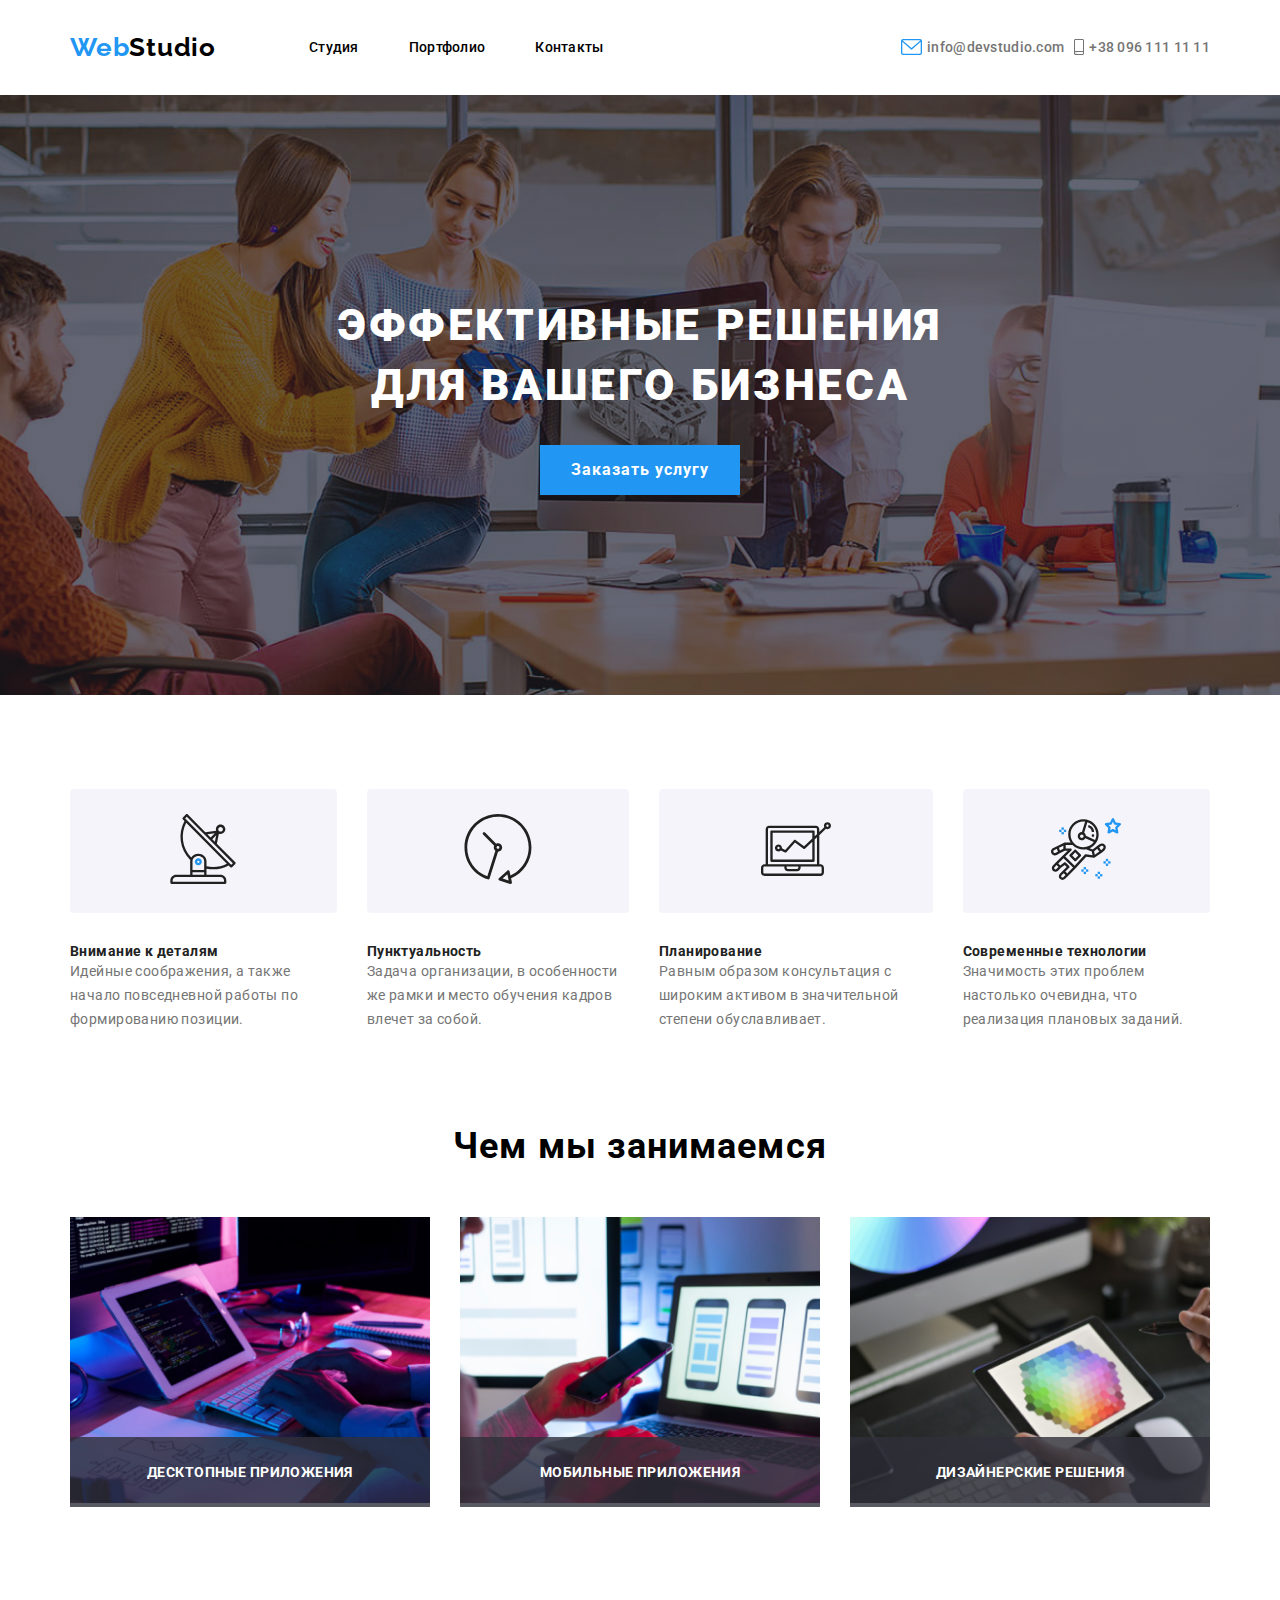
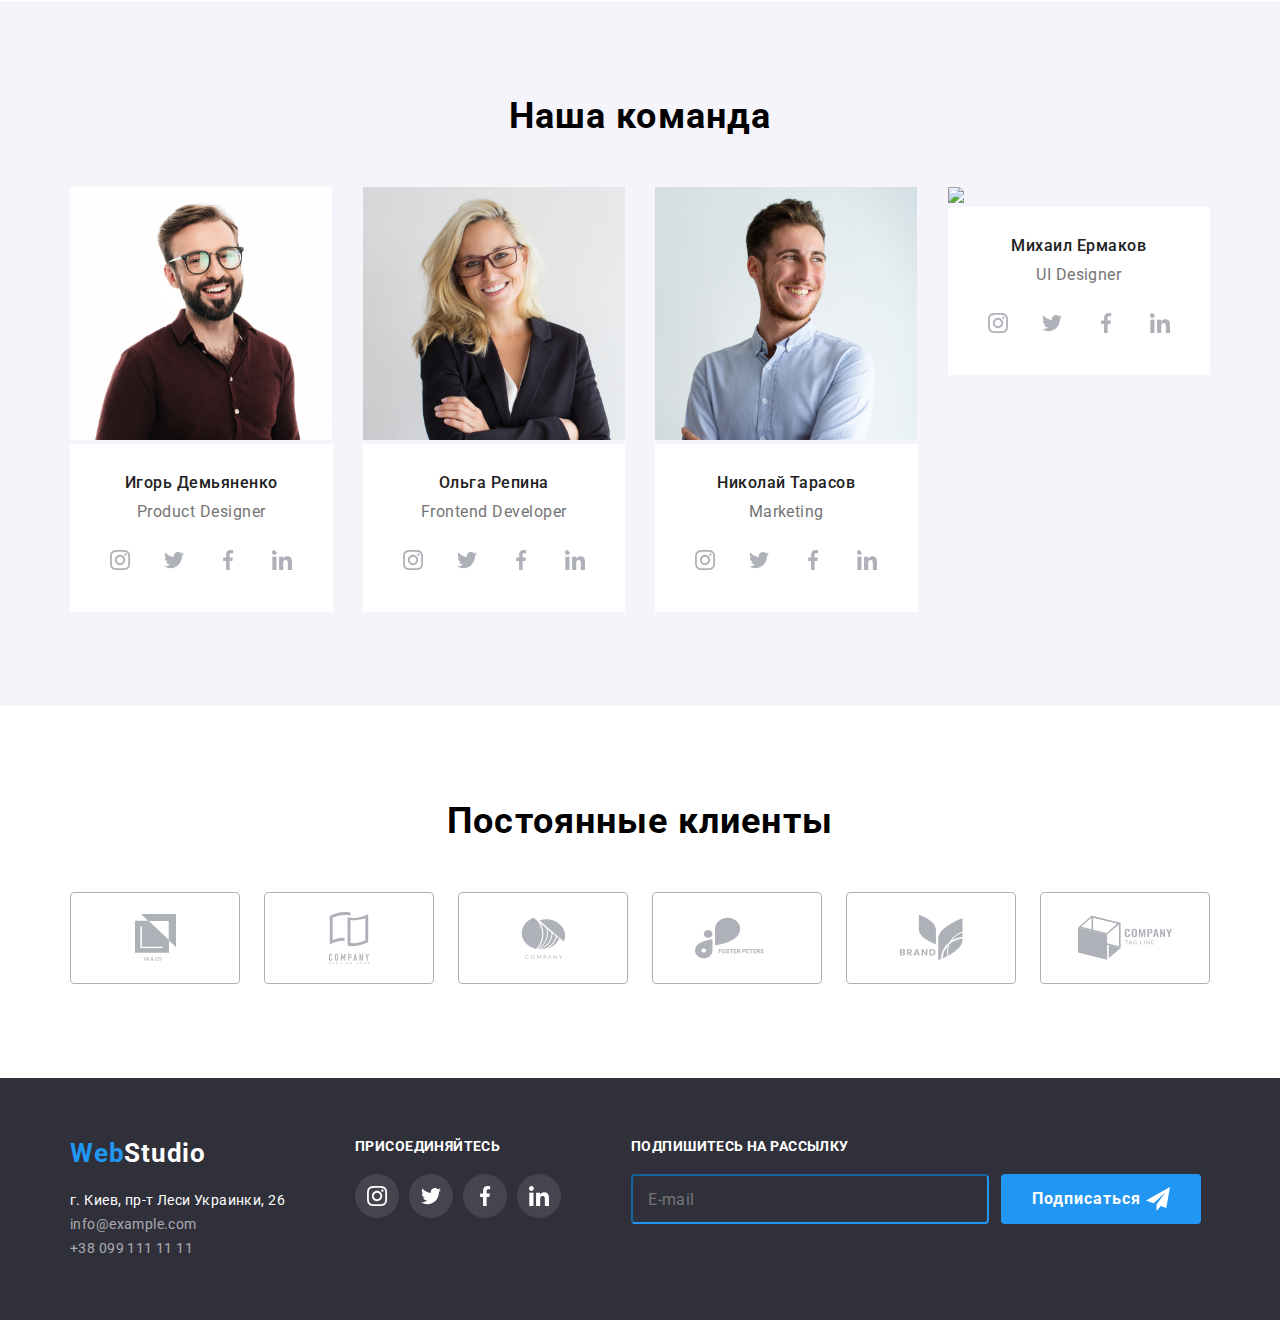
==== commit 104916fe: "finish progekt" ====
--- a/index.html
+++ b/index.html
@@ -41,7 +41,7 @@
             >
           </div>
           <div class="header-info">
-            <img src="img/tall.svg" />
+            <img src="img/tel.svg" />
             <a href="tel:380961111111" class="header-info-link"
               >+38 096 111 11 11</a
             >
--- a/css/style.css
+++ b/css/style.css
@@ -433,3 +433,236 @@
   text-align: left;
   color: #fff;
 }
+html,
+body {
+  height: 100%;
+}
+.wrapper {
+  display: flex;
+  flex-direction: column;
+  min-height: 100vh;
+}
+.main {
+  flex-grow: 1;
+}
+.header-page {
+  border-bottom: 1px solid #ececec;
+}
+.button-filter {
+  margin-top: 100px;
+  display: flex;
+  justify-content: center;
+  gap: 8px;
+}
+.main .btn {
+  padding-top: 6px;
+  padding-bottom: 6px;
+  padding-right: 22px;
+  padding-left: 22px;
+  width: auto;
+  border-radius: 4px;
+}
+.main .btn-gray {
+  font-size: 16px;
+  font-weight: 500;
+  line-height: 26px;
+  letter-spacing: 0.03em;
+  text-align: center;
+  font-family: "Roboto", serif;
+  cursor: pointer;
+}
+.main .btn-gray:hover {
+  background-color: #2196f3;
+  font-family: "Roboto", serif;
+  font-size: 16px;
+  font-weight: 500;
+  line-height: 26px;
+  letter-spacing: 0.03em;
+  color: #fff;
+  transition: all 0.5s ease-in-out;
+}
+.filter-block {
+  display: flex;
+  flex-wrap: wrap;
+  gap: 30px;
+  margin-top: 34px;
+}
+
+.filter-block-img {
+  overflow: hidden;
+  position: relative;
+}
+.filter-block-content {
+}
+.fiter-black-item {
+  flex-basis: calc(370px - 30px);
+  display: block;
+}
+.filter-block-title {
+  font-family: "Roboto", serif;
+  font-size: 18px;
+  font-weight: 700;
+  line-height: 36px;
+  letter-spacing: 0.06em;
+  text-align: left;
+  color: #212121;
+}
+.filter-block-content {
+  font-family: "Roboto", serif;
+  font-size: 16px;
+  font-weight: 400;
+  line-height: 30px;
+  letter-spacing: 0.03em;
+  text-align: left;
+  color: #757575;
+}
+.filter-block-text {
+  position: absolute;
+  transform: translateY(100%);
+  top: 0;
+  left: 0;
+  background-color: rgba(33, 150, 243, 0.9);
+  width: 100%;
+  height: 100%;
+  font-size: 18px;
+  line-height: 156%;
+  letter-spacing: 0.03em;
+  color: #ffffff;
+  padding: 63px 24px;
+  overflow: auto;
+  transform: translateY(100%);
+  transition: transform 250ms ease-out;
+}
+.fiter-black-item:hover .filter-block-text {
+  transform: translateY(0);
+}
+@media (max-width: 1170px) {
+  .footer-subrcribe {
+    flex-direction: column;
+  }
+  .footer-input-email {
+    width: 100%;
+  }
+  .form-sumbite {
+    width: 100%;
+  }
+  .footer .footer-column:last-child {
+    width: 100%;
+  }
+  .filter-block {
+    justify-content: center;
+  }
+  .client-block {
+    flex-wrap: wrap;
+    gap: 15px;
+  }
+}
+@media (max-width: 992px) {
+  .header-right {
+    flex-direction: column;
+    gap: 20px;
+  }
+  .command-block {
+    flex-wrap: wrap;
+  }
+}
+@media (max-width: 768px) {
+  .footer .container {
+    flex-wrap: wrap;
+    gap: 30px 50px;
+  }
+  .header-left {
+    gap: 20px;
+  }
+  .header-menu-block {
+    gap: 20px;
+  }
+  .command-block {
+    justify-content: center;
+  }
+  .buisnes-title {
+    font-size: 36px;
+  }
+}
+@media (max-width: 576px) {
+  .footer-column {
+    width: 100%;
+  }
+  .button-filter {
+    display: flex;
+    flex-wrap: wrap;
+  }
+  .header .container {
+    flex-wrap: wrap;
+    gap: 20px;
+  }
+  .header-left {
+    justify-content: space-between;
+    width: 100%;
+  }
+  .button-filter {
+    margin-top: 30px;
+  }
+  .box .container {
+    flex-wrap: wrap;
+    justify-content: center;
+  }
+  .box-item {
+    width: calc(50% - 32px);
+  }
+  .study-block {
+    flex-wrap: wrap;
+    justify-content: center;
+  }
+}
+@media (max-width: 480px) {
+  .header-logo-link {
+    font-size: 20px;
+  }
+  .fiter-black-item {
+    flex-basis: 100%;
+  }
+  .filter-block img {
+    width: 100%;
+  }
+  .buisnes-title {
+    font-size: 28px;
+    line-height: 40px;
+    padding-left: 15px;
+    padding-right: 15px;
+  }
+  .command-item {
+    width: 100%;
+  }
+}
+@media (max-width: 400px) {
+  .header-left {
+    flex-wrap: wrap;
+    justify-content: center;
+  }
+  .header-right {
+    justify-content: center;
+    width: 100%;
+    text-align: center;
+  }
+  .header .container {
+    justify-content: center;
+    text-align: center;
+  }
+  .header-info {
+    justify-content: center;
+    text-align: center;
+  }
+  .footer-link-tel {
+    margin-bottom: 10px;
+  }
+  .footer {
+    margin-top: 30px;
+  }
+  .header-link::after {
+    background-color: transparent;
+  }
+  .header-link:hover::after {
+    background-color: transparent;
+  }
+}
